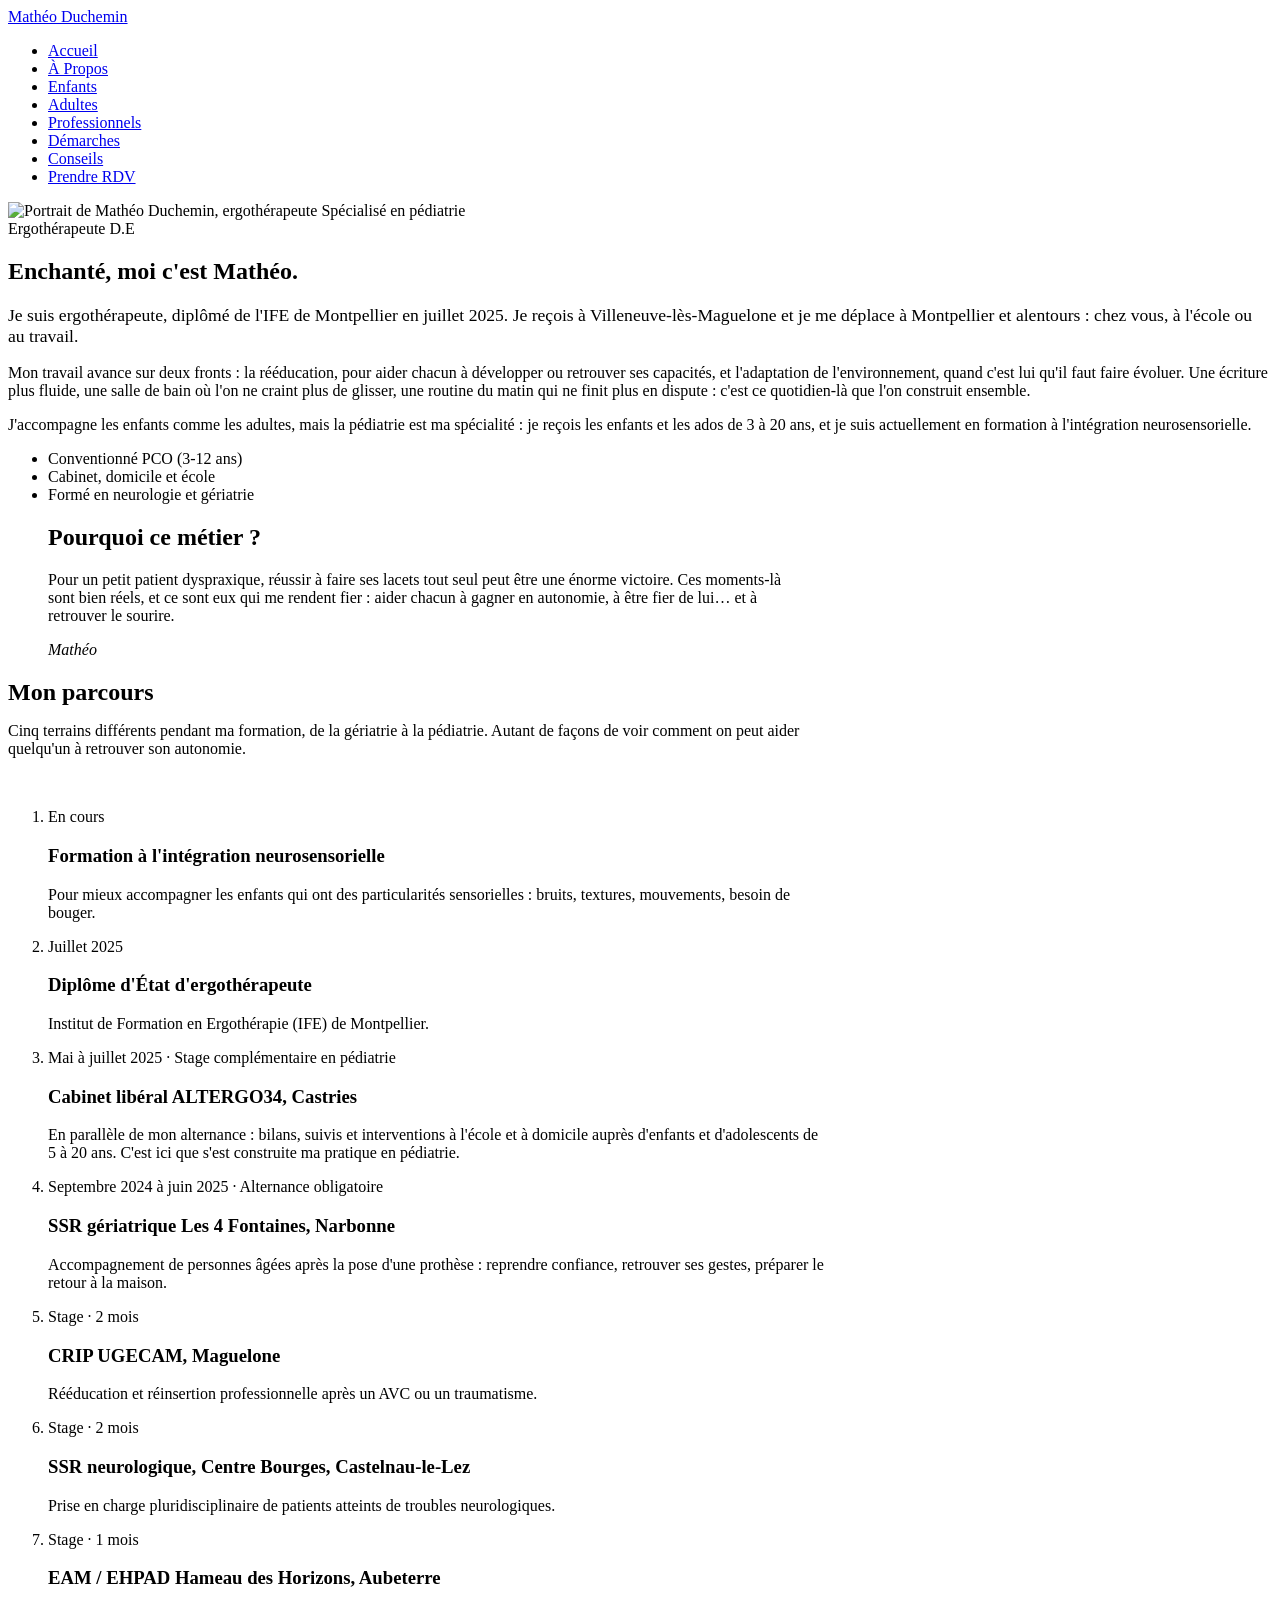
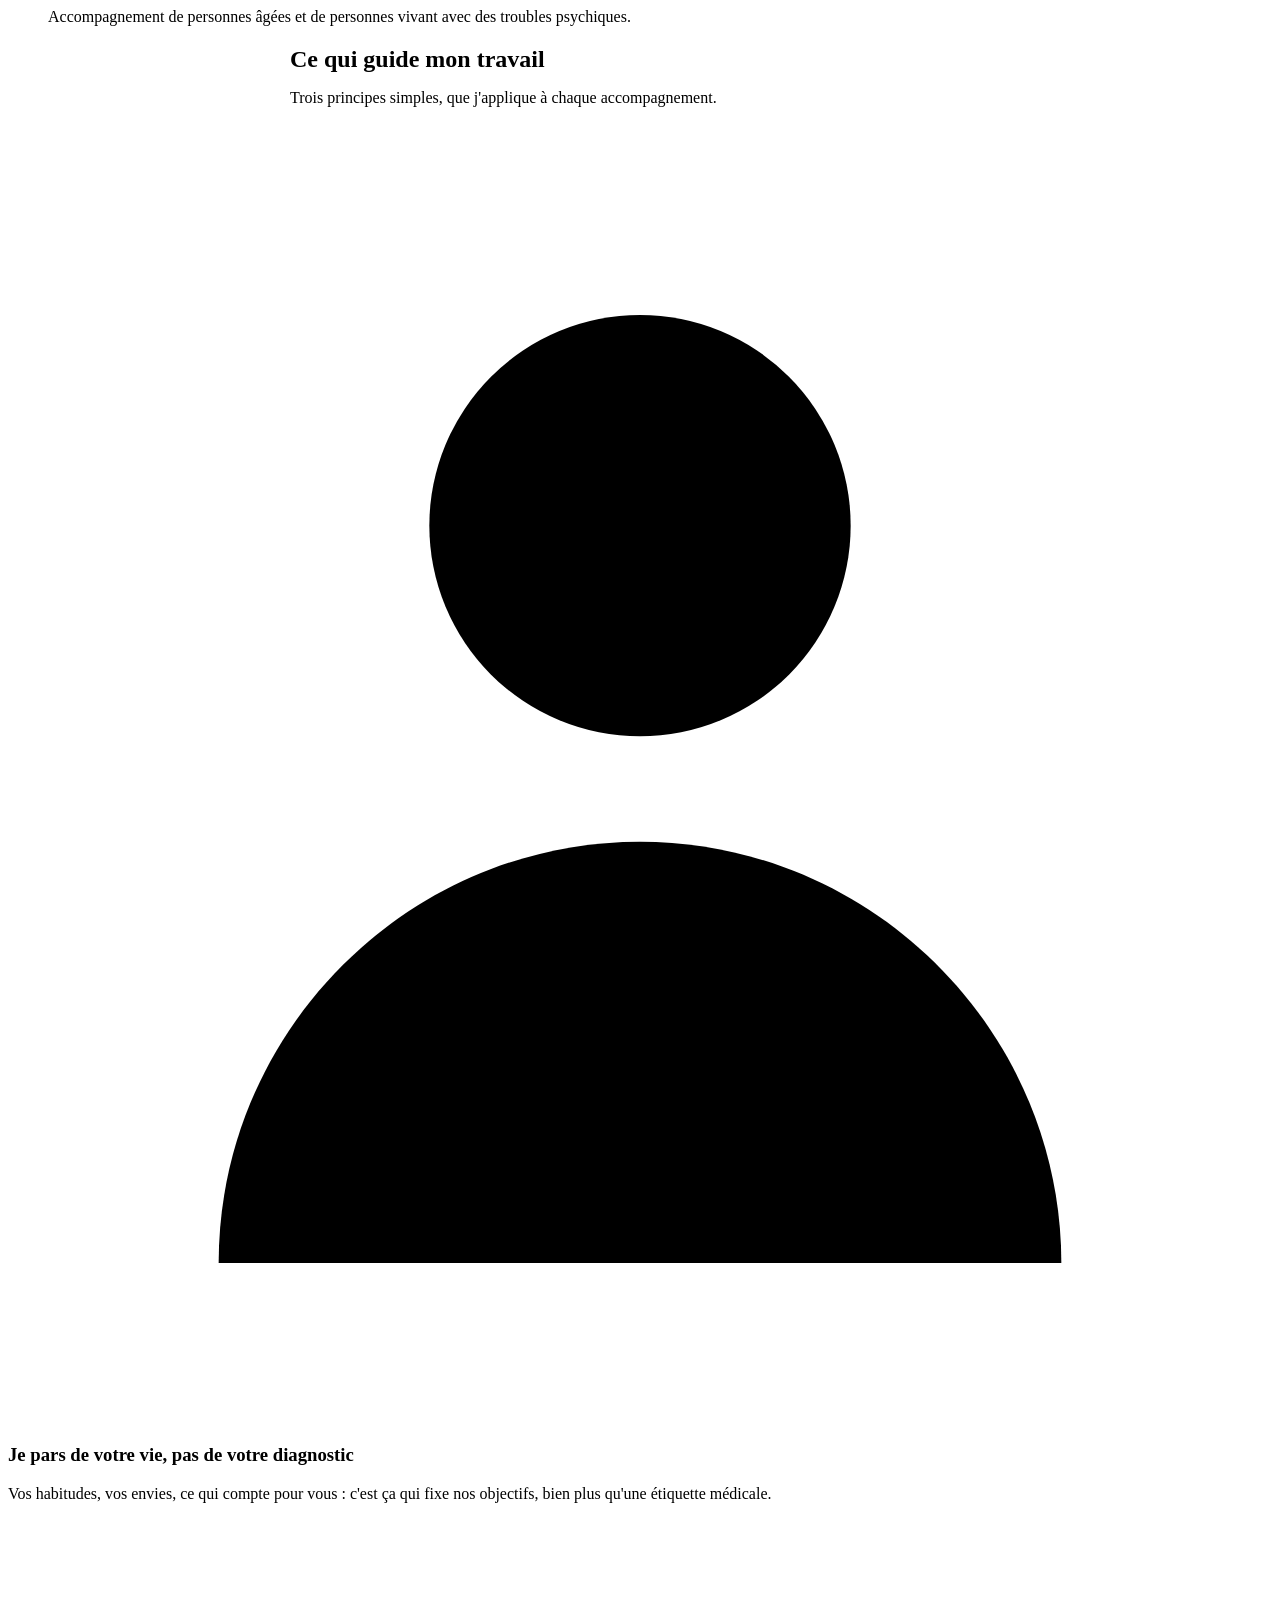
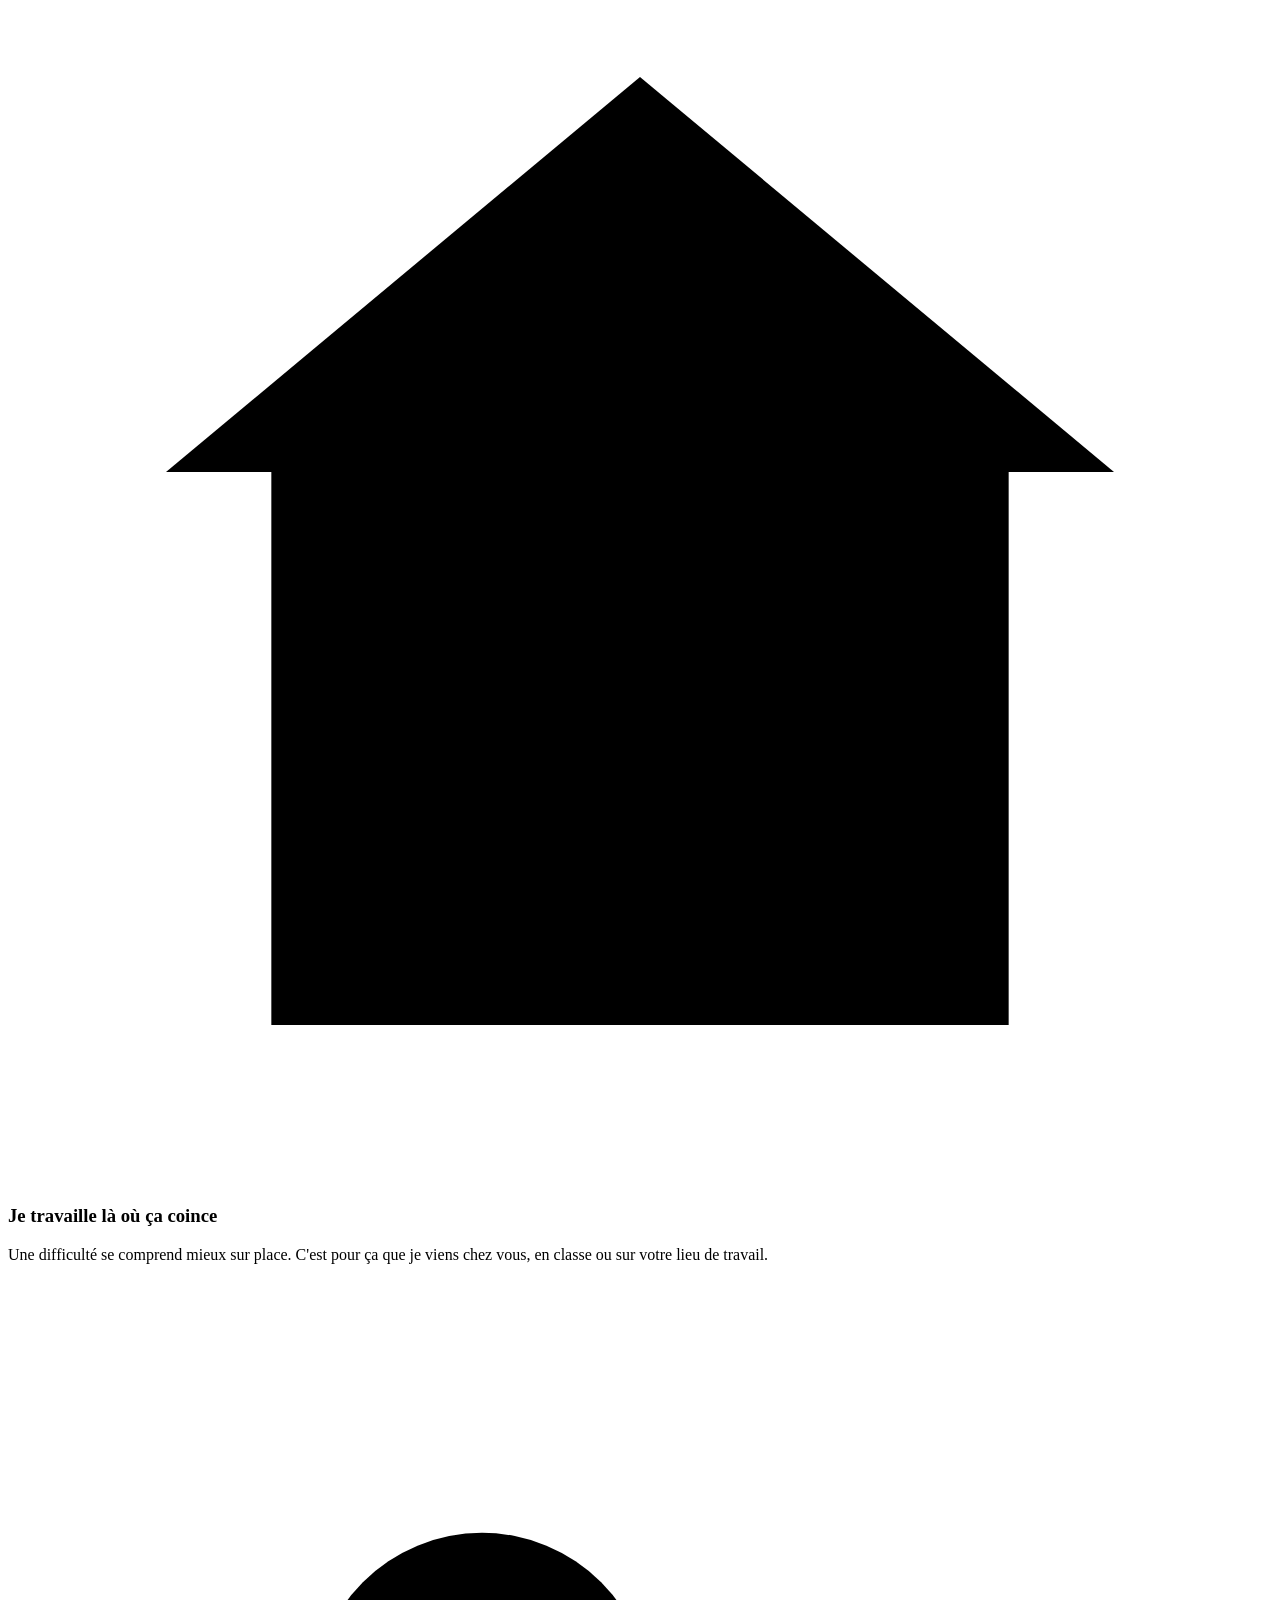
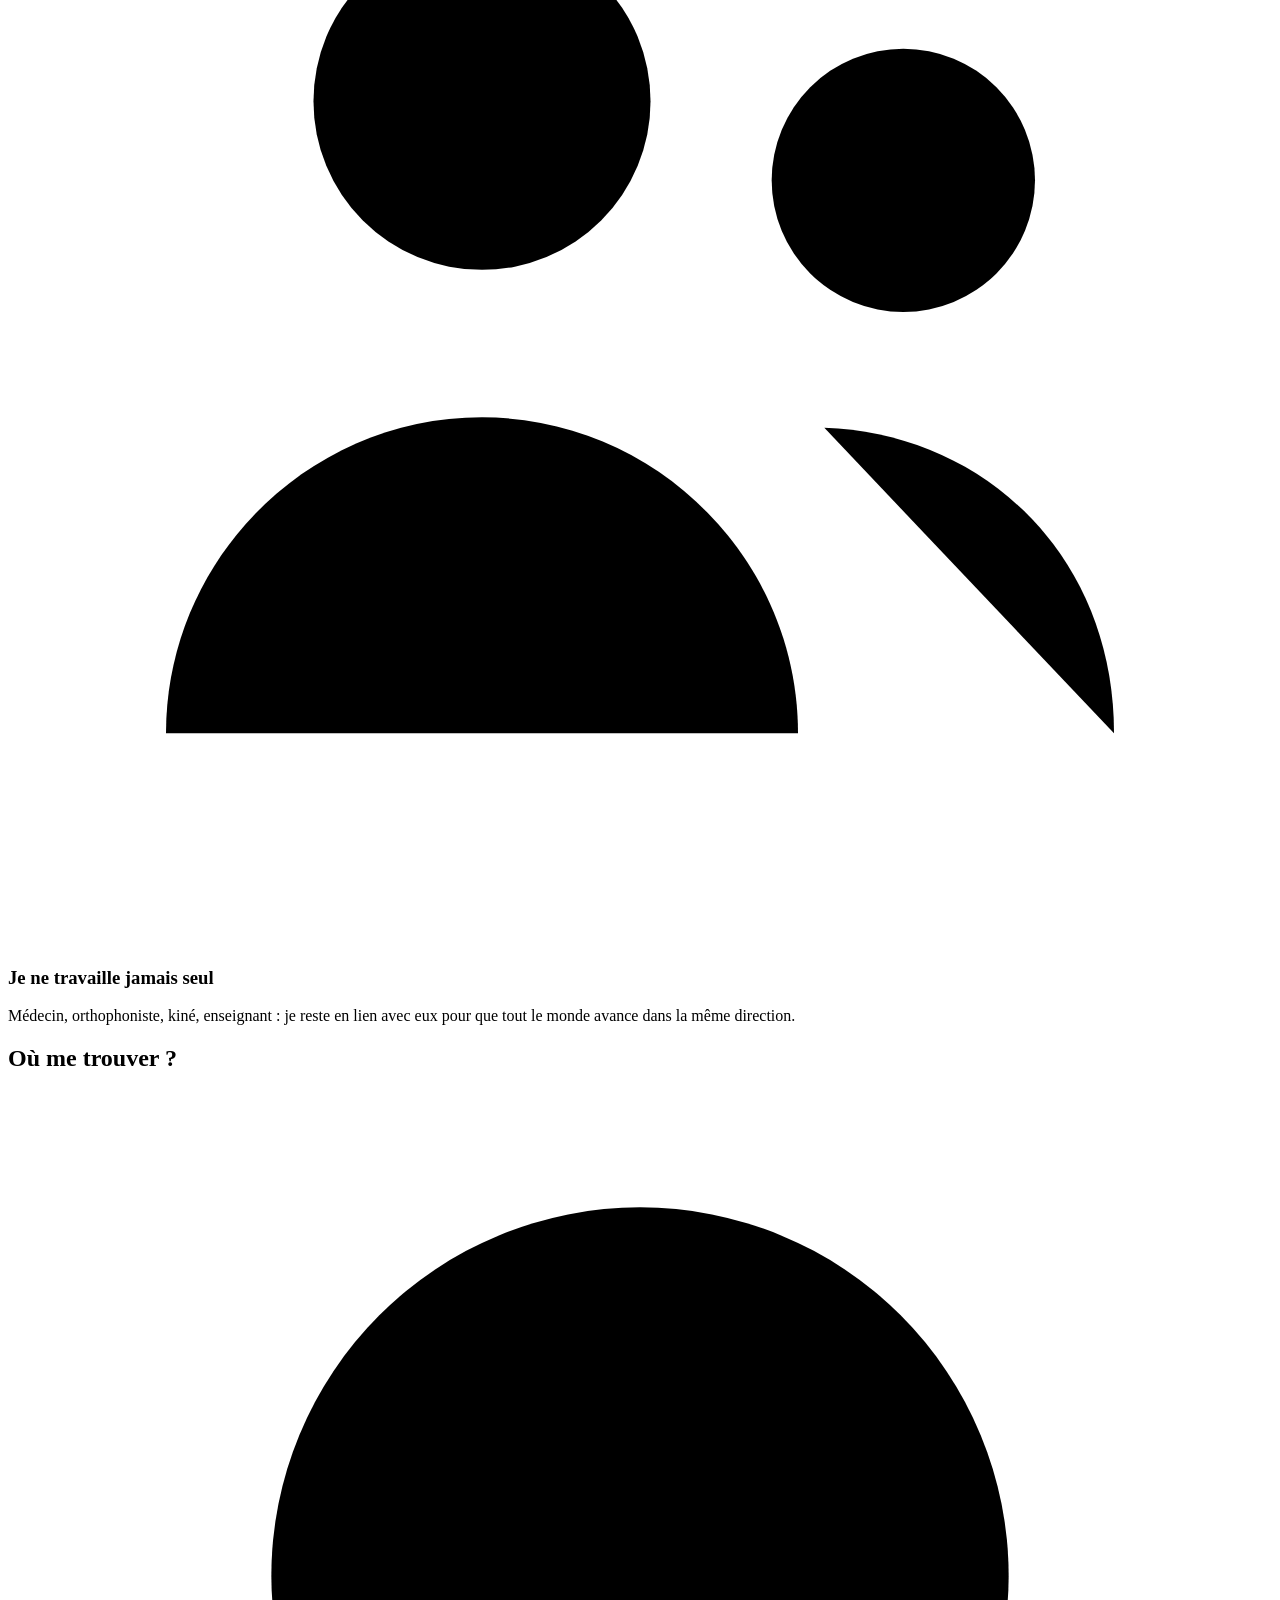
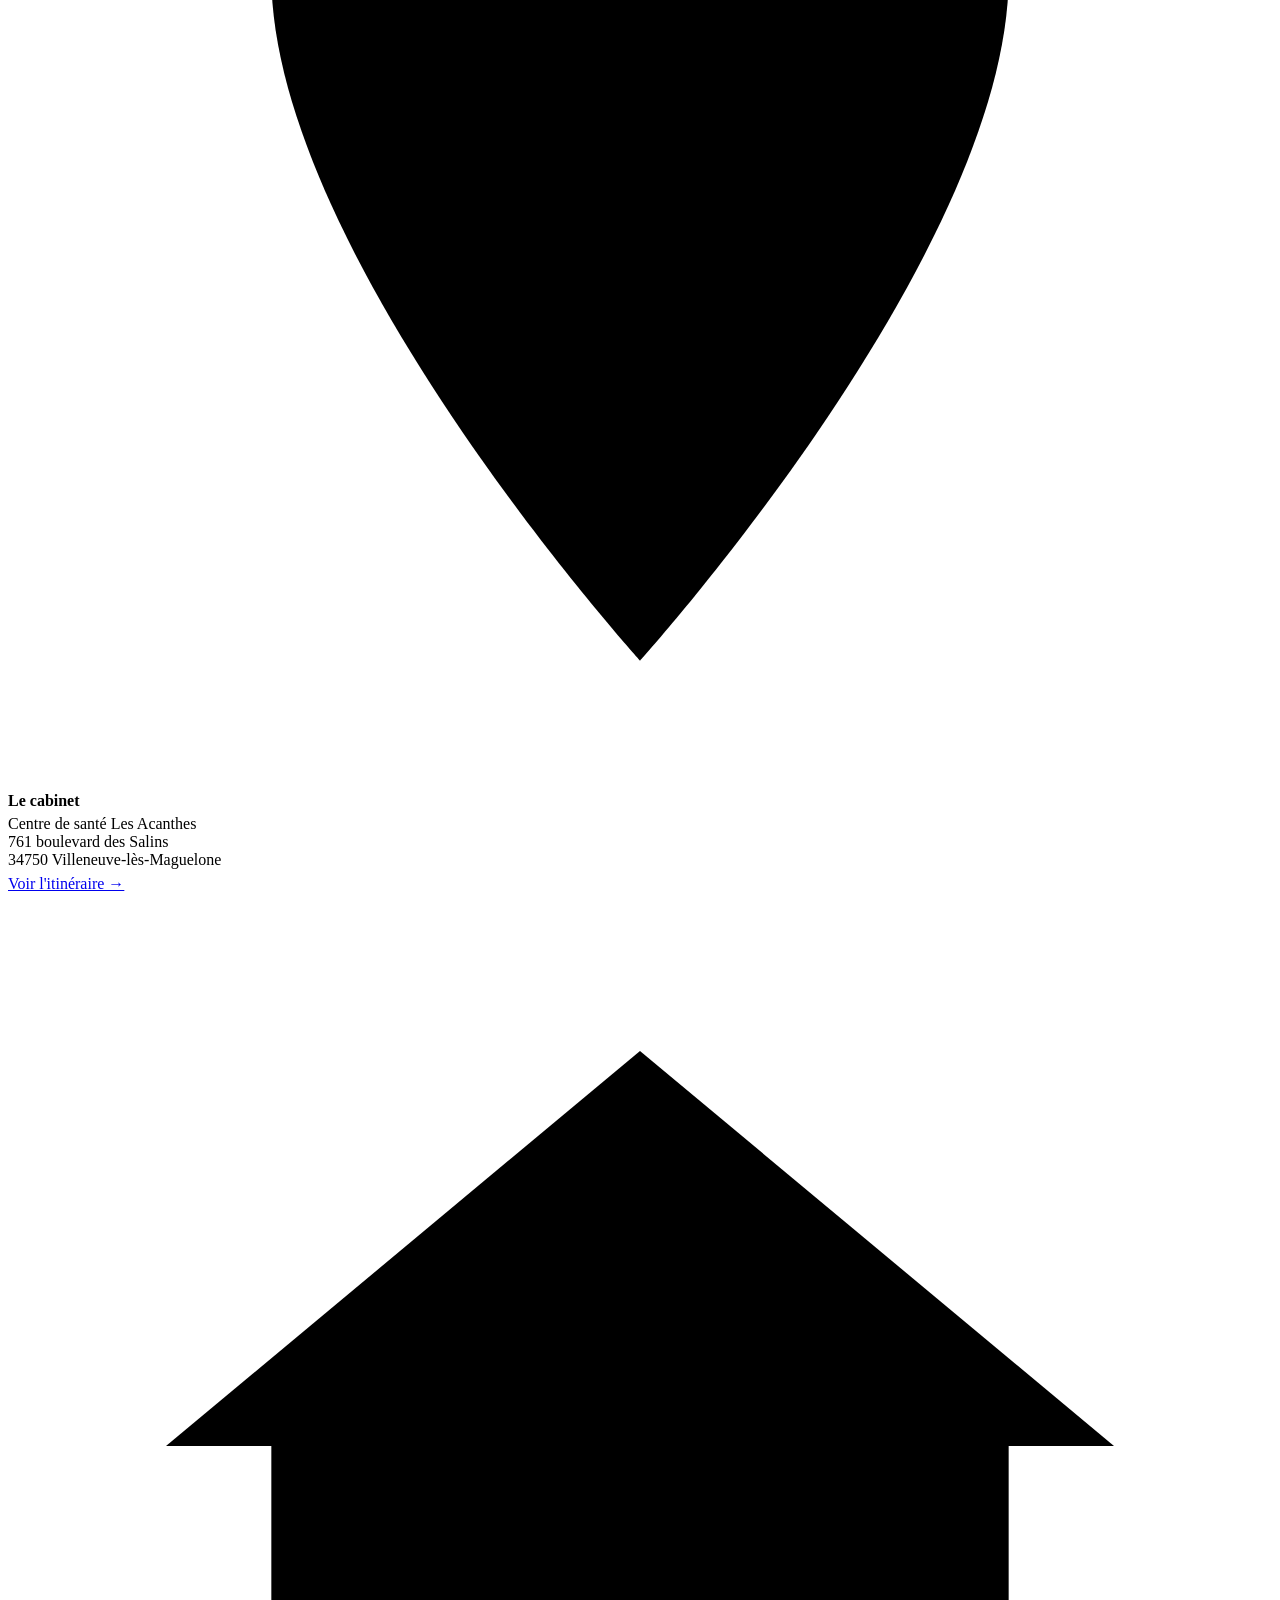
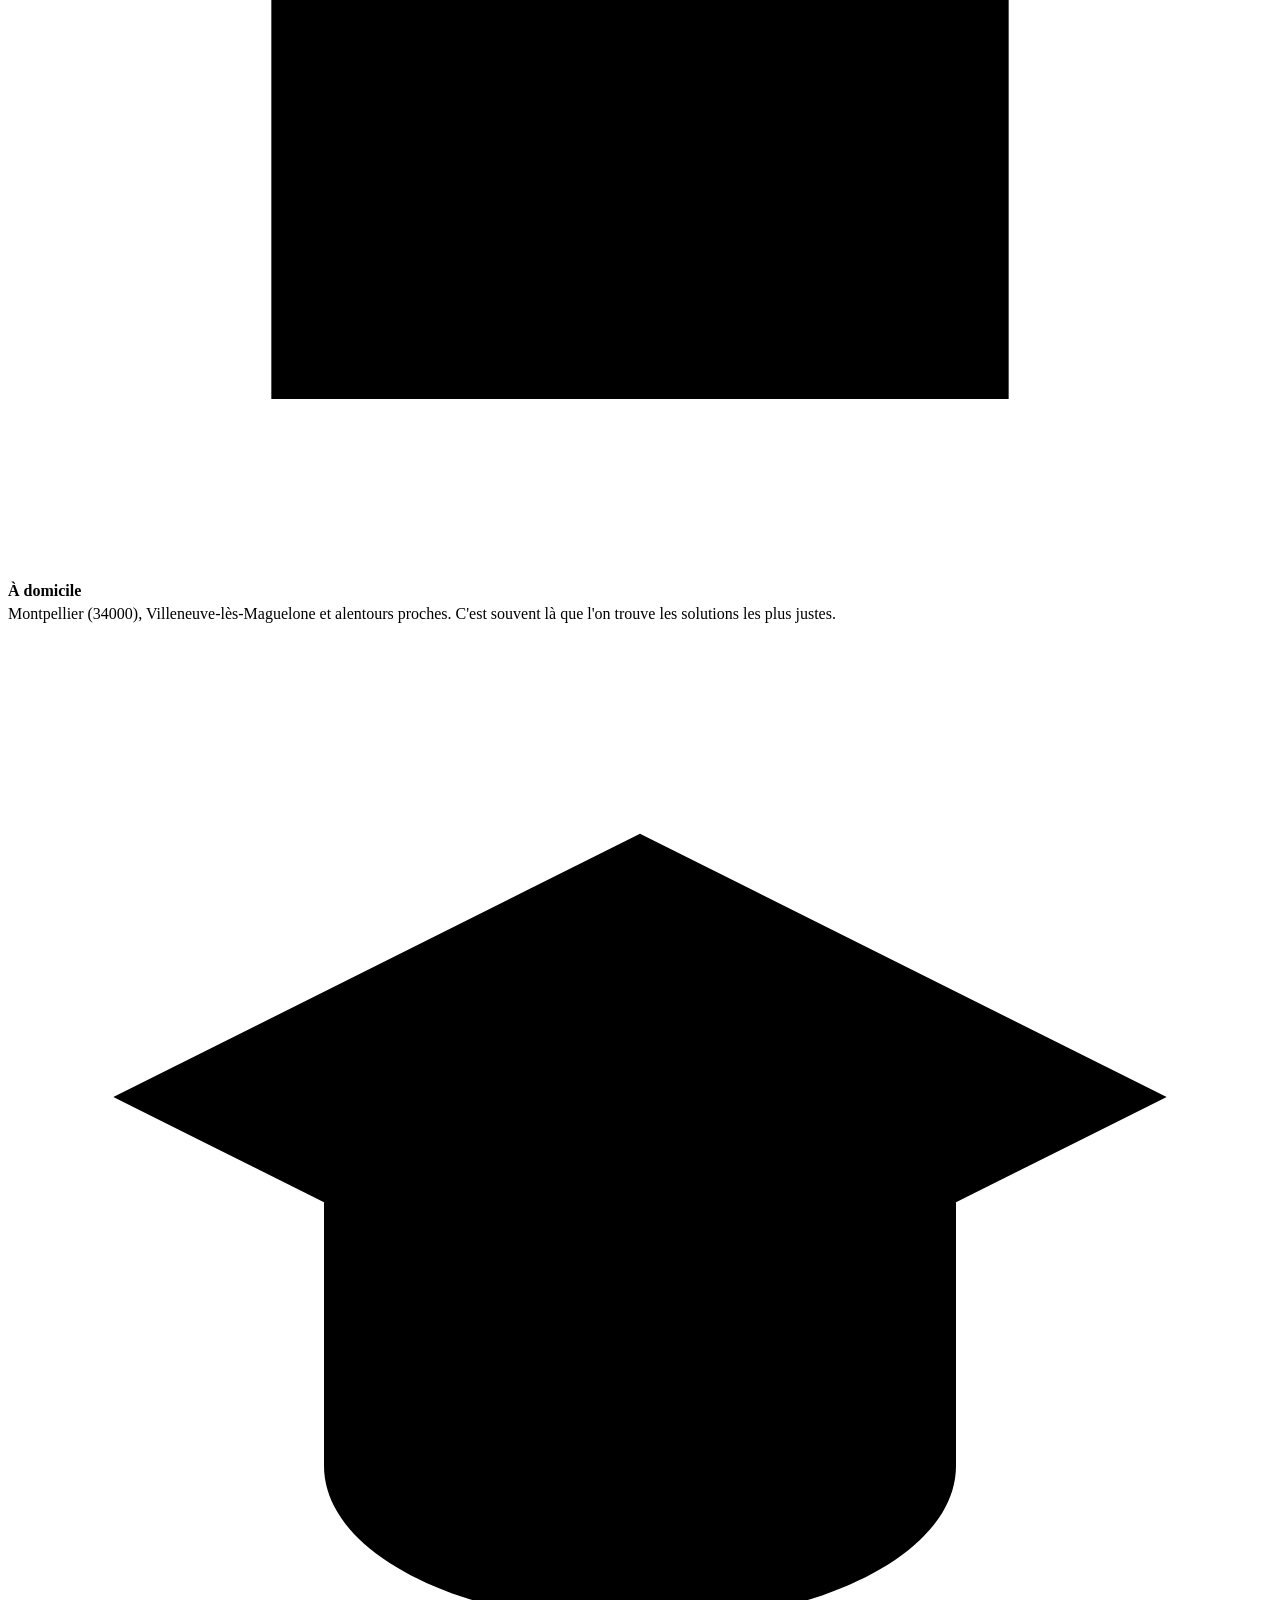
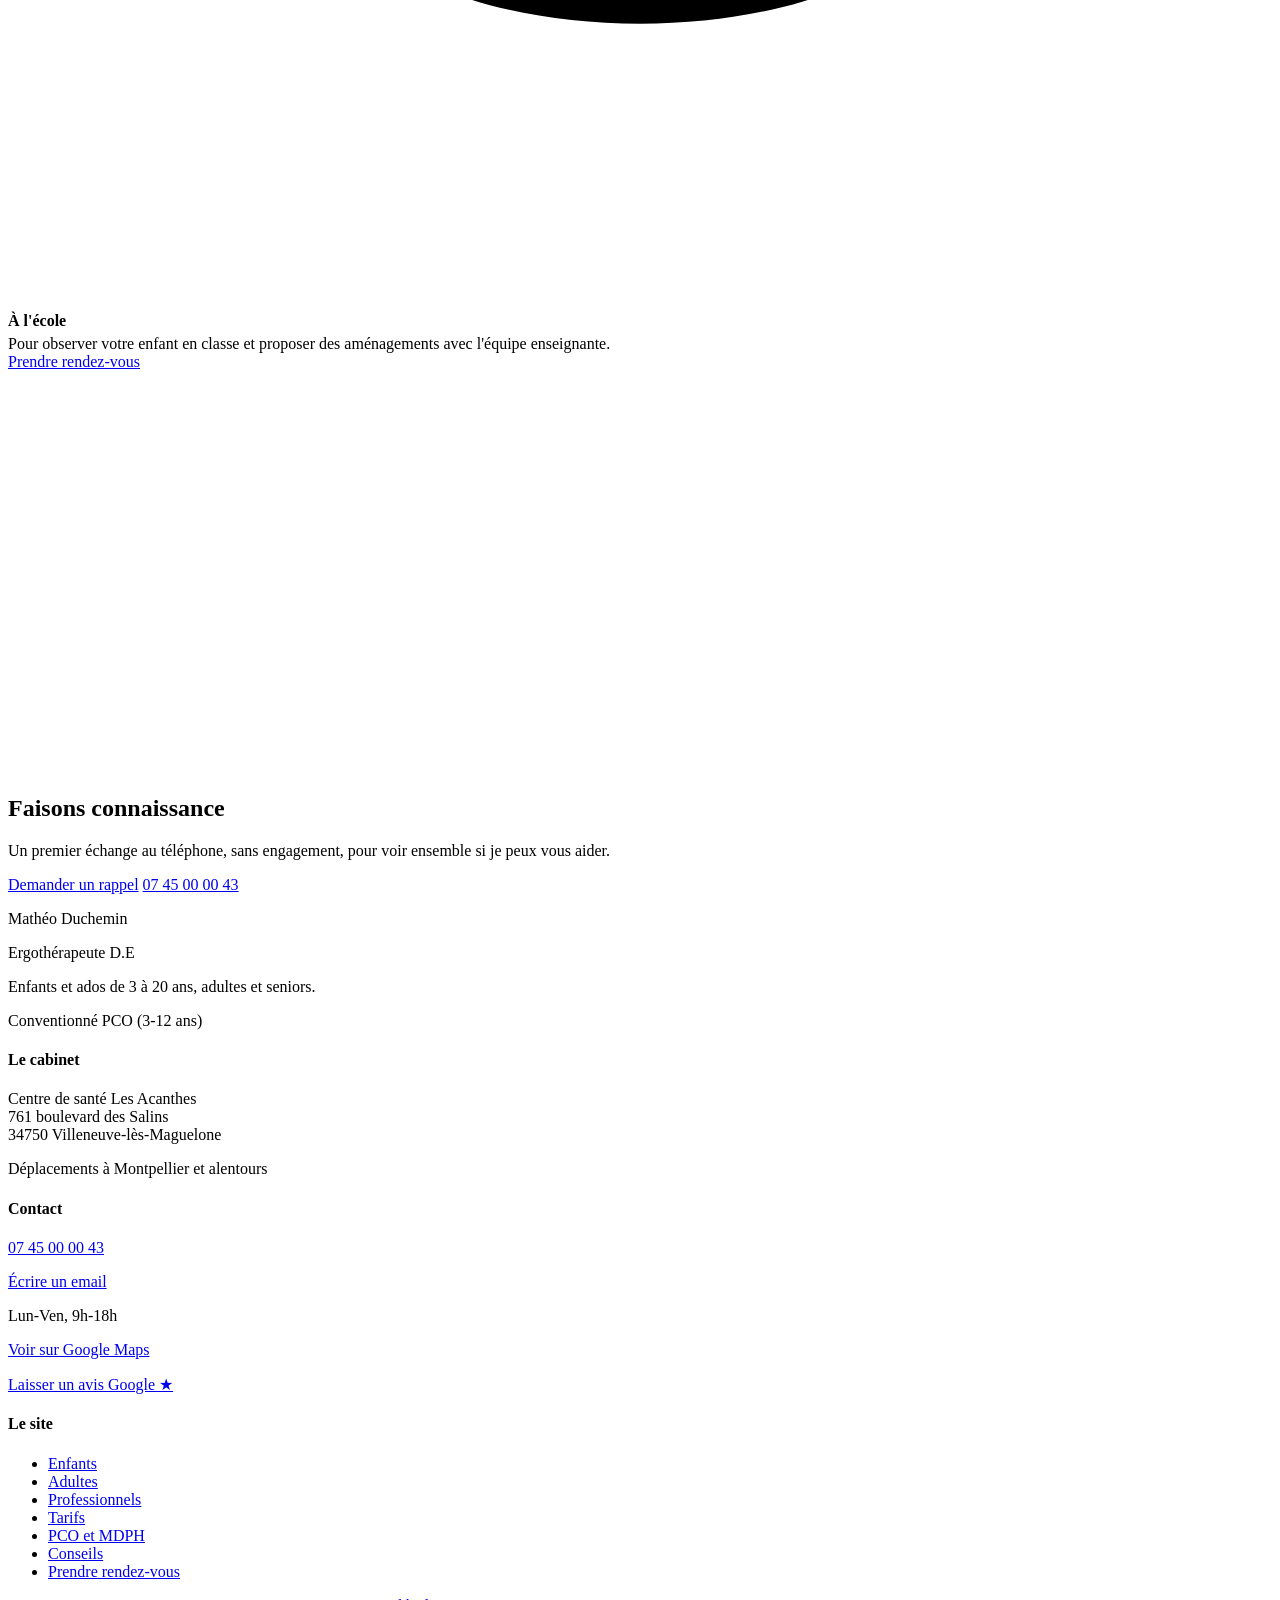
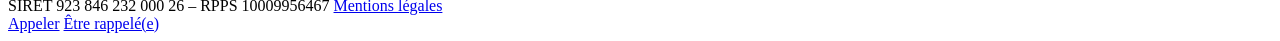
==== a-propos.html @ 23900467 "Liens Google : pointer vers la fiche gardée (avec avis) au lieu du doublon La fiche du lien précéden" ====
<!DOCTYPE html>
<html lang="fr">
<head>
    <meta charset="UTF-8">
    <meta name="viewport" content="width=device-width, initial-scale=1.0">
    <title>À propos | Mathéo Duchemin, ergothérapeute à Montpellier</title>
    <meta name="description" content="Mathéo Duchemin, ergothérapeute D.E diplômé de l'IFE de Montpellier, spécialisé en pédiatrie. Cabinet à Villeneuve-lès-Maguelone, interventions à domicile et à l'école.">
    <link rel="canonical" href="https://www.ergotherapie-montpellier.fr/a-propos.html">
    <meta name="robots" content="index, follow">
    <link rel="icon" href="favicon.ico" sizes="48x48">
    <link rel="icon" type="image/png" sizes="192x192" href="icon-192.png">
    <link rel="apple-touch-icon" href="apple-touch-icon.png">
    <link href="https://fonts.googleapis.com/css2?family=DM+Sans:wght@400;500;700&family=Fraunces:opsz,wght@9..144,600&display=swap" rel="stylesheet">
    <link rel="stylesheet" href="style.css">
    <style>
        .map-frame { width: 100%; height: 100%; min-height: 400px; border: none; border-radius: var(--radius-card); box-shadow: var(--shadow-soft); }
    </style>
</head>
<body>

    <nav class="navbar">
        <div class="container nav-container">
            <div class="brand"><a href="index.html">Mathéo Duchemin</a></div>
            <ul class="nav-menu">
                <li><a href="index.html" class="nav-link">Accueil</a></li>
                <li><a href="a-propos.html" class="nav-link active">À Propos</a></li>
                <li><a href="enfants.html" class="nav-link">Enfants</a></li>
                <li><a href="adultes.html" class="nav-link">Adultes</a></li>
                <li><a href="pros.html" class="nav-link">Professionnels</a></li>
                <li><a href="demarches.html" class="nav-link">Démarches</a></li>
                <li><a href="conseils.html" class="nav-link">Conseils</a></li>
                <li><a href="contact.html" class="btn btn-primary">Prendre RDV</a></li>
            </ul>
        </div>
    </nav>

    <section class="section-padding">
        <div class="container grid-2">
            <div>
                <div class="portrait-round">
                    <img src="matheo-portrait.jpg" alt="Portrait de Mathéo Duchemin, ergothérapeute" width="900" height="1200">
                    <span class="portrait-badge">Spécialisé en pédiatrie</span>
                </div>
            </div>
            <div>
                <span class="hero-tag">Ergothérapeute D.E</span>
                <h1>Enchanté, moi c'est Mathéo.</h1>
                <p style="font-size: 1.1rem; color: var(--color-text-main);">Je suis ergothérapeute, diplômé de l'IFE de Montpellier en juillet 2025. Je reçois à Villeneuve-lès-Maguelone et je me déplace à Montpellier et alentours : chez vous, à l'école ou au travail.</p>
                <p>Mon travail avance sur deux fronts : la rééducation, pour aider chacun à développer ou retrouver ses capacités, et l'adaptation de l'environnement, quand c'est lui qu'il faut faire évoluer. Une écriture plus fluide, une salle de bain où l'on ne craint plus de glisser, une routine du matin qui ne finit plus en dispute : c'est ce quotidien-là que l'on construit ensemble.</p>
                <p>J'accompagne les enfants comme les adultes, mais la pédiatrie est ma spécialité : je reçois les enfants et les ados de 3 à 20 ans, et je suis actuellement en formation à l'intégration neurosensorielle.</p>
                <ul class="hero-reassurance">
                    <li>Conventionné PCO (3-12 ans)</li>
                    <li>Cabinet, domicile et école</li>
                    <li>Formé en neurologie et gériatrie</li>
                </ul>
            </div>
        </div>
    </section>

    <section class="section-padding" style="padding-top: 0;">
        <div class="container" style="max-width: 820px;">
            <blockquote class="why-quote">
                <h2>Pourquoi ce métier ?</h2>
                <p>Pour un petit patient dyspraxique, réussir à faire ses lacets tout seul peut être une énorme victoire. Ces moments-là sont bien réels, et ce sont eux qui me rendent fier : aider chacun à gagner en autonomie, à être fier de lui… et à retrouver le sourire.</p>
                <cite>Mathéo</cite>
            </blockquote>
        </div>
    </section>

    <section class="section-padding bg-beige">
        <div class="container" style="max-width: 820px;">
            <div class="text-center" style="margin: 0 auto 50px auto;">
                <h2 style="margin-bottom: 1rem;">Mon parcours</h2>
                <p>Cinq terrains différents pendant ma formation, de la gériatrie à la pédiatrie. Autant de façons de voir comment on peut aider quelqu'un à retrouver son autonomie.</p>
            </div>
            <ol class="timeline">
                <li class="timeline-next">
                    <span class="timeline-date">En cours</span>
                    <h3>Formation à l'intégration neurosensorielle</h3>
                    <p>Pour mieux accompagner les enfants qui ont des particularités sensorielles : bruits, textures, mouvements, besoin de bouger.</p>
                </li>
                <li>
                    <span class="timeline-date">Juillet 2025</span>
                    <h3>Diplôme d'État d'ergothérapeute</h3>
                    <p>Institut de Formation en Ergothérapie (IFE) de Montpellier.</p>
                </li>
                <li>
                    <span class="timeline-date">Mai à juillet 2025 · Stage complémentaire en pédiatrie</span>
                    <h3>Cabinet libéral ALTERGO34, Castries</h3>
                    <p>En parallèle de mon alternance : bilans, suivis et interventions à l'école et à domicile auprès d'enfants et d'adolescents de 5 à 20 ans. C'est ici que s'est construite ma pratique en pédiatrie.</p>
                </li>
                <li>
                    <span class="timeline-date">Septembre 2024 à juin 2025 · Alternance obligatoire</span>
                    <h3>SSR gériatrique Les 4 Fontaines, Narbonne</h3>
                    <p>Accompagnement de personnes âgées après la pose d'une prothèse : reprendre confiance, retrouver ses gestes, préparer le retour à la maison.</p>
                </li>
                <li>
                    <span class="timeline-date">Stage · 2 mois</span>
                    <h3>CRIP UGECAM, Maguelone</h3>
                    <p>Rééducation et réinsertion professionnelle après un AVC ou un traumatisme.</p>
                </li>
                <li>
                    <span class="timeline-date">Stage · 2 mois</span>
                    <h3>SSR neurologique, Centre Bourges, Castelnau-le-Lez</h3>
                    <p>Prise en charge pluridisciplinaire de patients atteints de troubles neurologiques.</p>
                </li>
                <li>
                    <span class="timeline-date">Stage · 1 mois</span>
                    <h3>EAM / EHPAD Hameau des Horizons, Aubeterre</h3>
                    <p>Accompagnement de personnes âgées et de personnes vivant avec des troubles psychiques.</p>
                </li>
            </ol>
        </div>
    </section>

    <section class="section-padding">
        <div class="container">
            <div class="text-center" style="max-width: 700px; margin: 0 auto 50px auto;">
                <h2 style="margin-bottom: 1rem;">Ce qui guide mon travail</h2>
                <p>Trois principes simples, que j'applique à chaque accompagnement.</p>
            </div>
            <div class="grid-3">
                <div class="card">
                    <div class="card-icon" aria-hidden="true"><svg viewBox="0 0 24 24"><circle cx="12" cy="7" r="4"/><path d="M4 21c0-4.4 3.6-8 8-8s8 3.6 8 8"/></svg></div>
                    <h3>Je pars de votre vie, pas de votre diagnostic</h3>
                    <p>Vos habitudes, vos envies, ce qui compte pour vous : c'est ça qui fixe nos objectifs, bien plus qu'une étiquette médicale.</p>
                </div>
                <div class="card">
                    <div class="card-icon" aria-hidden="true"><svg viewBox="0 0 24 24"><path d="M3 10.5 12 3l9 7.5"/><path d="M5 9.5V21h14V9.5"/><path d="M10 21v-6h4v6"/></svg></div>
                    <h3>Je travaille là où ça coince</h3>
                    <p>Une difficulté se comprend mieux sur place. C'est pour ça que je viens chez vous, en classe ou sur votre lieu de travail.</p>
                </div>
                <div class="card">
                    <div class="card-icon" aria-hidden="true"><svg viewBox="0 0 24 24"><circle cx="9" cy="8" r="3.2"/><circle cx="17" cy="9.5" r="2.5"/><path d="M3 20c0-3.3 2.7-6 6-6s6 2.7 6 6"/><path d="M15.5 14.2c3 .1 5.5 2.4 5.5 5.8"/></svg></div>
                    <h3>Je ne travaille jamais seul</h3>
                    <p>Médecin, orthophoniste, kiné, enseignant : je reste en lien avec eux pour que tout le monde avance dans la même direction.</p>
                </div>
            </div>
        </div>
    </section>

    <section class="section-padding bg-beige">
        <div class="container">
            <div class="grid-2" style="align-items: stretch;">
                <div>
                    <h2 style="margin-bottom: 30px;">Où me trouver ?</h2>
                    <div class="location-item">
                        <div class="card-icon" aria-hidden="true"><svg viewBox="0 0 24 24"><path d="M12 22s7-7.75 7-13a7 7 0 0 0-14 0c0 5.25 7 13 7 13Z"/><circle cx="12" cy="9" r="2.5"/></svg></div>
                        <div>
                            <h4 style="margin-bottom: 5px;">Le cabinet</h4>
                            <p style="margin: 0;" class="text-muted">Centre de santé Les Acanthes<br>761 boulevard des Salins<br>34750 Villeneuve-lès-Maguelone</p>
                            <p style="margin: 6px 0 0;"><a class="card-link" href="https://www.google.com/maps/search/?api=1&query=Centre+de+sant%C3%A9+Les+Acanthes,+761+boulevard+des+Salins,+34750+Villeneuve-l%C3%A8s-Maguelone" target="_blank" rel="noopener">Voir l'itinéraire →</a></p>
                        </div>
                    </div>
                    <div class="location-item">
                        <div class="card-icon" aria-hidden="true"><svg viewBox="0 0 24 24"><path d="M3 10.5 12 3l9 7.5"/><path d="M5 9.5V21h14V9.5"/><path d="M10 21v-6h4v6"/></svg></div>
                        <div>
                            <h4 style="margin-bottom: 5px;">À domicile</h4>
                            <p style="margin: 0;" class="text-muted">Montpellier (34000), Villeneuve-lès-Maguelone et alentours proches. C'est souvent là que l'on trouve les solutions les plus justes.</p>
                        </div>
                    </div>
                    <div class="location-item">
                        <div class="card-icon" aria-hidden="true"><svg viewBox="0 0 24 24"><path d="M2 9l10-5 10 5-10 5Z"/><path d="M6 11v5c0 1.7 2.7 3 6 3s6-1.3 6-3v-5"/></svg></div>
                        <div>
                            <h4 style="margin-bottom: 5px;">À l'école</h4>
                            <p style="margin: 0;" class="text-muted">Pour observer votre enfant en classe et proposer des aménagements avec l'équipe enseignante.</p>
                        </div>
                    </div>
                    <div class="hero-actions">
                        <a href="contact.html" class="btn btn-primary">Prendre rendez-vous</a>
                    </div>
                </div>
                <div style="min-height: 400px;">
                    <iframe
                        src="https://www.google.com/maps?q=Centre+de+sant%C3%A9+Les+Acanthes,+761+boulevard+des+Salins,+34750+Villeneuve-l%C3%A8s-Maguelone&output=embed"
                        class="map-frame"
                        title="Plan d'accès au cabinet, Centre de santé Les Acanthes"
                        allowfullscreen=""
                        loading="lazy"
                        referrerpolicy="no-referrer-when-downgrade">
                    </iframe>
                </div>
            </div>
        </div>
    </section>

    <section class="section-padding">
        <div class="container">
            <div class="cta-final">
                <h2>Faisons connaissance</h2>
                <p>Un premier échange au téléphone, sans engagement, pour voir ensemble si je peux vous aider.</p>
                <div class="hero-actions">
                    <a href="contact.html" class="btn btn-light">Demander un rappel</a>
                    <a href="tel:+33745000043" class="btn btn-ghost">07 45 00 00 43</a>
                </div>
            </div>
        </div>
    </section>

    <footer class="site-footer">
        <div class="container footer-grid">
            <div>
                <p class="footer-brand">Mathéo Duchemin</p>
                <p>Ergothérapeute D.E</p>
                <p>Enfants et ados de 3 à 20 ans, adultes et seniors.</p>
                <p>Conventionné PCO (3-12 ans)</p>
            </div>
            <div>
                <h4>Le cabinet</h4>
                <p>Centre de santé Les Acanthes<br>761 boulevard des Salins<br>34750 Villeneuve-lès-Maguelone</p>
                <p>Déplacements à Montpellier et alentours</p>
            </div>
            <div>
                <h4>Contact</h4>
                <p><a href="tel:+33745000043">07 45 00 00 43</a></p>
                <p><a href="mailto:matheoduchemin.ergo@gmail.com">Écrire un email</a></p>
                <p>Lun-Ven, 9h-18h</p>
                <p><a href="https://maps.google.com/?cid=7769833148488688692" target="_blank" rel="noopener">Voir sur Google Maps</a></p>
                <p><a href="https://maps.google.com/?cid=7769833148488688692" target="_blank" rel="noopener">Laisser un avis Google ★</a></p>
            </div>
            <div>
                <h4>Le site</h4>
                <ul class="footer-links">
                    <li><a href="enfants.html">Enfants</a></li>
                    <li><a href="adultes.html">Adultes</a></li>
                    <li><a href="pros.html">Professionnels</a></li>
                    <li><a href="contact.html#tarifs">Tarifs</a></li>
                    <li><a href="demarches.html">PCO et MDPH</a></li>
                    <li><a href="conseils.html">Conseils</a></li>
                    <li><a href="contact.html">Prendre rendez-vous</a></li>
                </ul>
            </div>
        </div>
        <div class="container footer-bottom">
            <span>SIRET 923 846 232 000 26 – RPPS 10009956467</span>
            <a href="mentions.html">Mentions légales</a>
        </div>
    </footer>

    <div class="mobile-cta">
        <a href="tel:+33745000043" class="btn btn-primary">Appeler</a>
        <a href="contact.html" class="btn btn-outline">Être rappelé(e)</a>
    </div>

    <script src="site.js" defer></script>
</body>

</html>
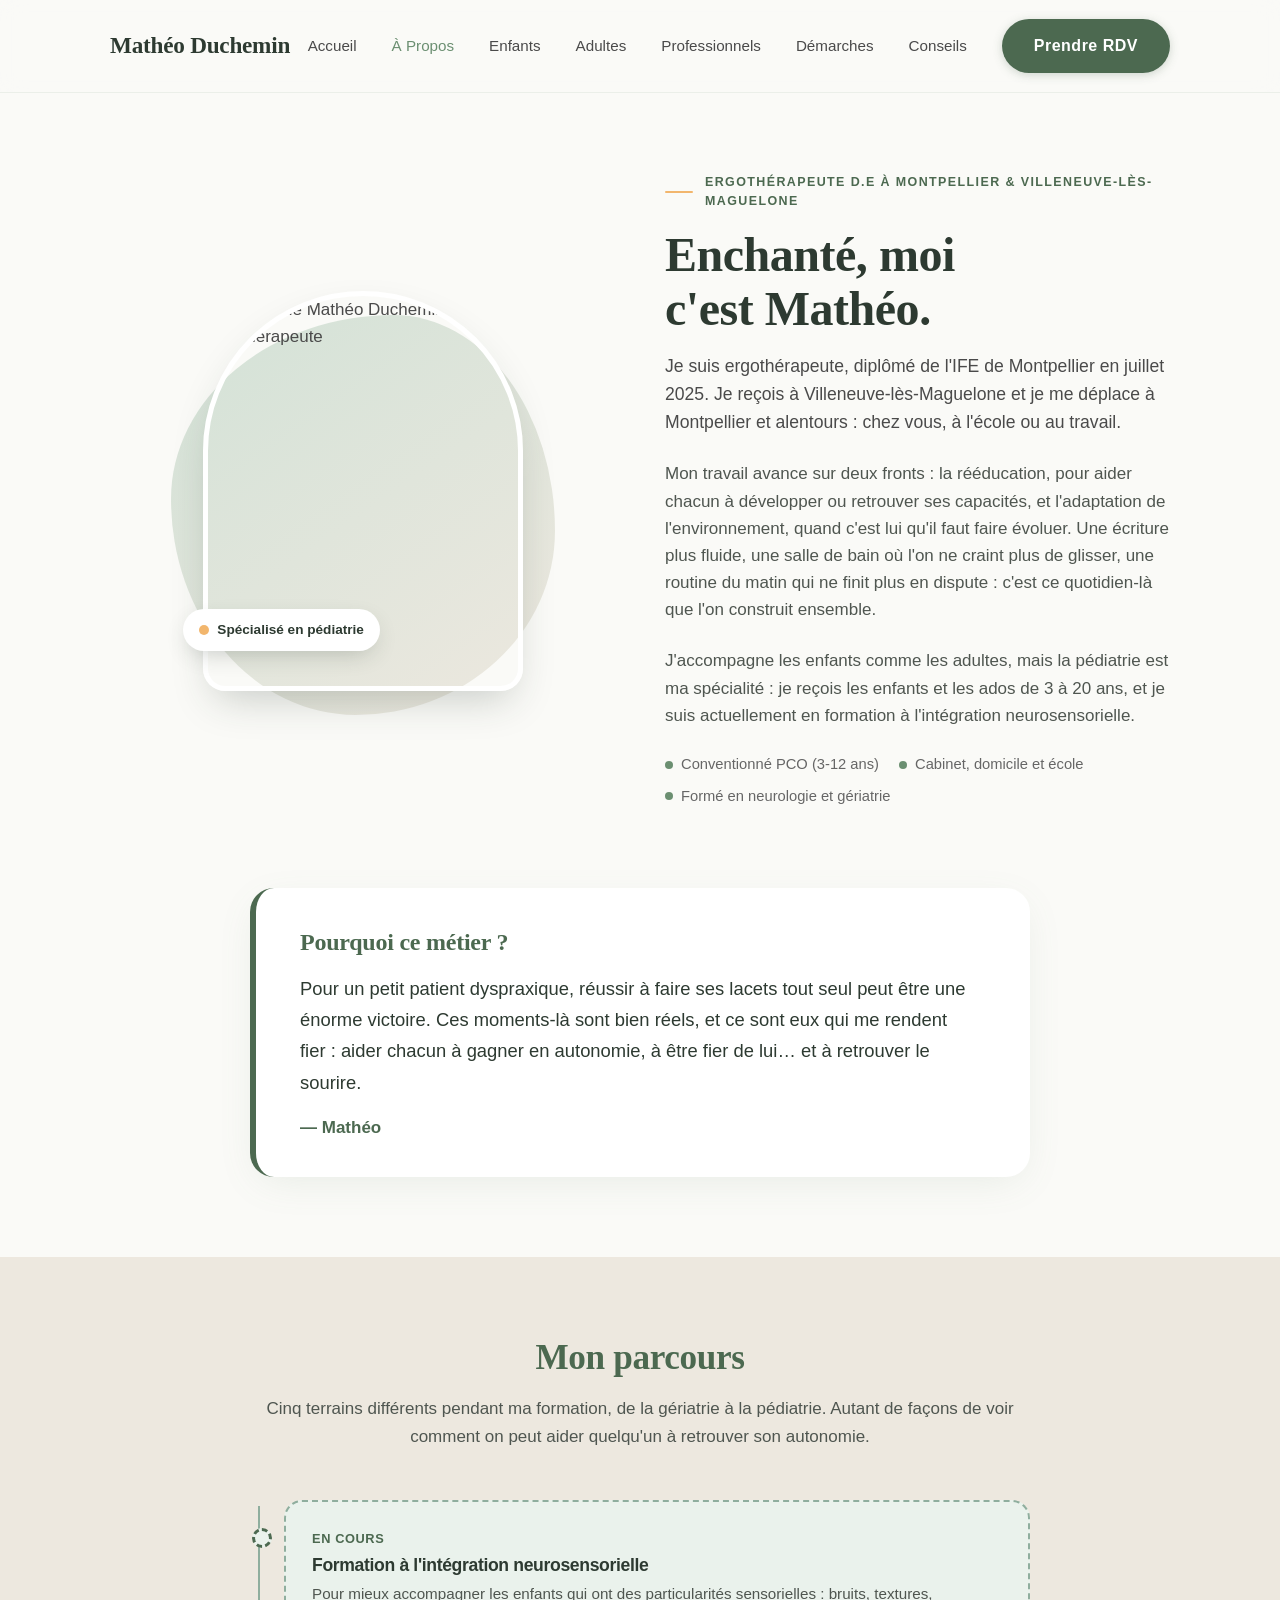
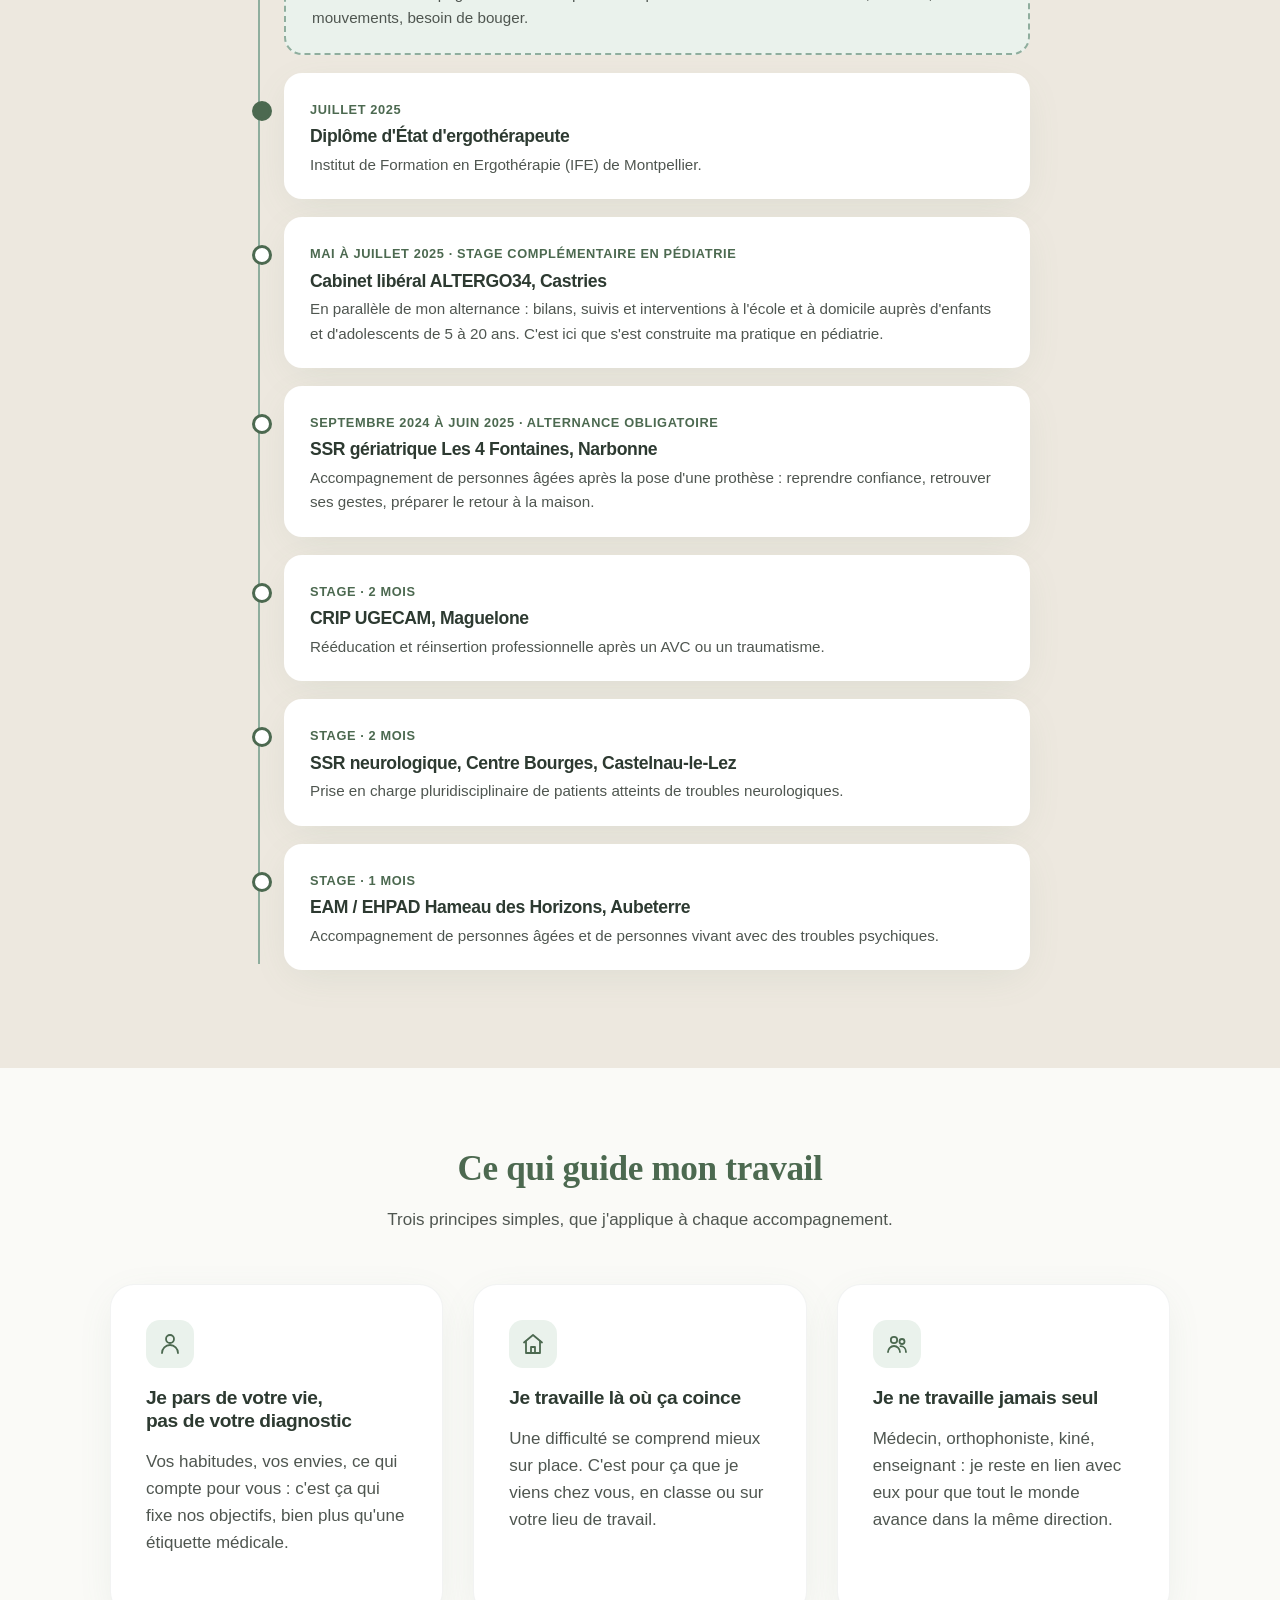
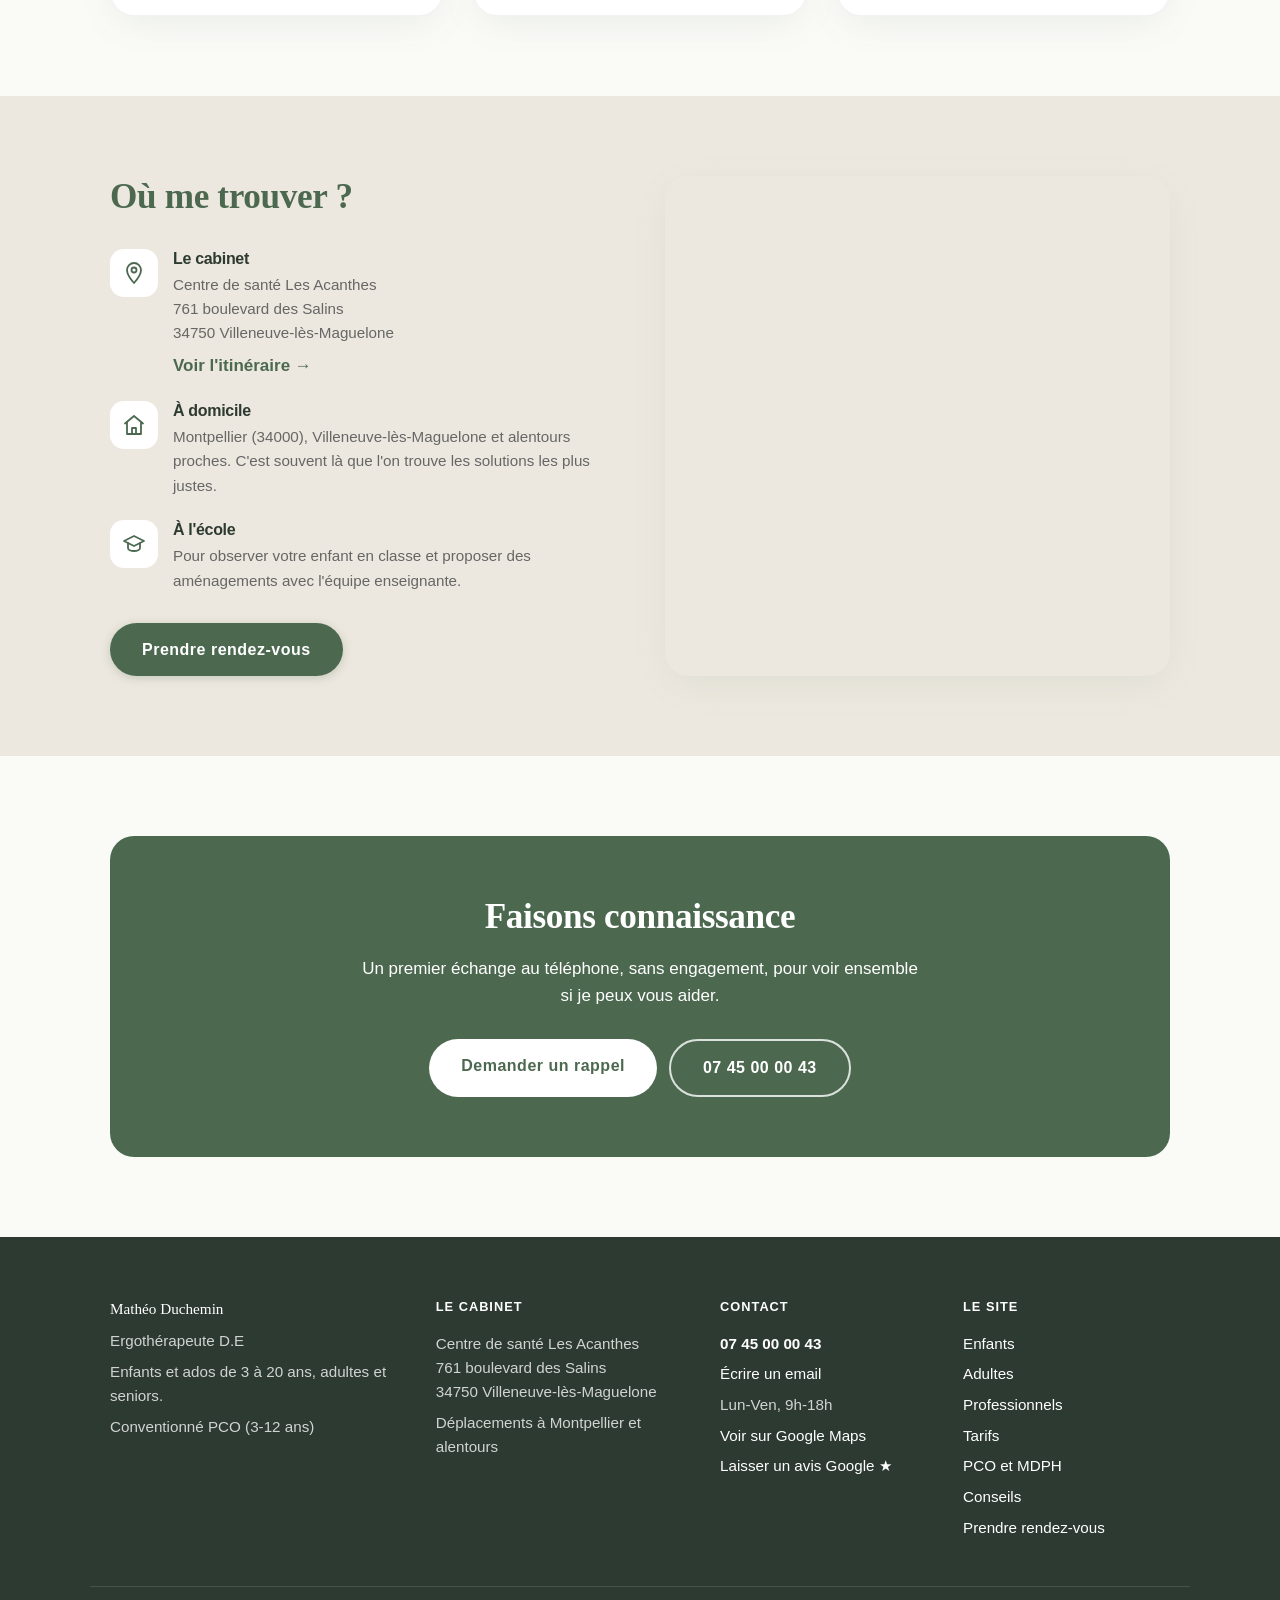
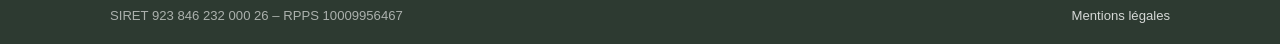
==== commit 87386963: "SEO technique : balises de partage, accessibilité, données structurées, sitemap - Balises Open Graph" ====
--- a/a-propos.html
+++ b/a-propos.html
@@ -6,6 +6,17 @@
     <title>À propos | Mathéo Duchemin, ergothérapeute à Montpellier</title>
     <meta name="description" content="Mathéo Duchemin, ergothérapeute D.E diplômé de l'IFE de Montpellier, spécialisé en pédiatrie. Cabinet à Villeneuve-lès-Maguelone, interventions à domicile et à l'école.">
     <link rel="canonical" href="https://www.ergotherapie-montpellier.fr/a-propos.html">
+    <meta property="og:type" content="website">
+    <meta property="og:locale" content="fr_FR">
+    <meta property="og:site_name" content="Mathéo Duchemin, ergothérapeute">
+    <meta property="og:title" content="À propos | Mathéo Duchemin, ergothérapeute à Montpellier">
+    <meta property="og:description" content="Mathéo Duchemin, ergothérapeute D.E diplômé de l'IFE de Montpellier, spécialisé en pédiatrie. Cabinet à Villeneuve-lès-Maguelone, interventions à domicile et à l'école.">
+    <meta property="og:url" content="https://www.ergotherapie-montpellier.fr/a-propos.html">
+    <meta property="og:image" content="https://www.ergotherapie-montpellier.fr/matheo-portrait.jpg">
+    <meta property="og:image:width" content="900">
+    <meta property="og:image:height" content="1200">
+    <meta property="og:image:alt" content="Portrait de Mathéo Duchemin, ergothérapeute">
+    <meta name="twitter:card" content="summary">
     <meta name="robots" content="index, follow">
     <link rel="icon" href="favicon.ico" sizes="48x48">
     <link rel="icon" type="image/png" sizes="192x192" href="icon-192.png">
@@ -15,6 +26,7 @@
     <style>
         .map-frame { width: 100%; height: 100%; min-height: 400px; border: none; border-radius: var(--radius-card); box-shadow: var(--shadow-soft); }
     </style>
+    <script type="application/ld+json">{"@context": "https://schema.org", "@type": "Person", "@id": "https://www.ergotherapie-montpellier.fr/a-propos.html#matheo", "name": "Mathéo Duchemin", "jobTitle": "Ergothérapeute D.E", "url": "https://www.ergotherapie-montpellier.fr/a-propos.html", "image": "https://www.ergotherapie-montpellier.fr/matheo-portrait.jpg", "telephone": "+33745000043", "email": "matheoduchemin.ergo@gmail.com", "alumniOf": {"@type": "EducationalOrganization", "name": "Institut de Formation en Ergothérapie de Montpellier"}, "hasCredential": {"@type": "EducationalOccupationalCredential", "credentialCategory": "Diplôme d'État d'ergothérapeute"}, "identifier": {"@type": "PropertyValue", "propertyID": "RPPS", "value": "10009956467"}, "worksFor": {"@type": "MedicalBusiness", "name": "Mathéo Duchemin - Ergothérapeute", "url": "https://www.ergotherapie-montpellier.fr/"}, "workLocation": {"@type": "Place", "name": "Centre de santé Les Acanthes", "address": {"@type": "PostalAddress", "streetAddress": "761 boulevard des Salins", "postalCode": "34750", "addressLocality": "Villeneuve-lès-Maguelone", "addressCountry": "FR"}}, "knowsLanguage": "fr"}</script>
 </head>
 <body>
 
@@ -34,6 +46,8 @@
         </div>
     </nav>
 
+    <main id="contenu">
+
     <section class="section-padding">
         <div class="container grid-2">
             <div>
@@ -43,7 +57,7 @@
                 </div>
             </div>
             <div>
-                <span class="hero-tag">Ergothérapeute D.E</span>
+                <span class="hero-tag">Ergothérapeute D.E à Montpellier & Villeneuve-lès-Maguelone</span>
                 <h1>Enchanté, moi c'est Mathéo.</h1>
                 <p style="font-size: 1.1rem; color: var(--color-text-main);">Je suis ergothérapeute, diplômé de l'IFE de Montpellier en juillet 2025. Je reçois à Villeneuve-lès-Maguelone et je me déplace à Montpellier et alentours : chez vous, à l'école ou au travail.</p>
                 <p>Mon travail avance sur deux fronts : la rééducation, pour aider chacun à développer ou retrouver ses capacités, et l'adaptation de l'environnement, quand c'est lui qu'il faut faire évoluer. Une écriture plus fluide, une salle de bain où l'on ne craint plus de glisser, une routine du matin qui ne finit plus en dispute : c'est ce quotidien-là que l'on construit ensemble.</p>
@@ -147,7 +161,7 @@
                     <div class="location-item">
                         <div class="card-icon" aria-hidden="true"><svg viewBox="0 0 24 24"><path d="M12 22s7-7.75 7-13a7 7 0 0 0-14 0c0 5.25 7 13 7 13Z"/><circle cx="12" cy="9" r="2.5"/></svg></div>
                         <div>
-                            <h4 style="margin-bottom: 5px;">Le cabinet</h4>
+                            <h3 style="margin-bottom: 5px; font-size: 1rem;">Le cabinet</h3>
                             <p style="margin: 0;" class="text-muted">Centre de santé Les Acanthes<br>761 boulevard des Salins<br>34750 Villeneuve-lès-Maguelone</p>
                             <p style="margin: 6px 0 0;"><a class="card-link" href="https://www.google.com/maps/search/?api=1&query=Centre+de+sant%C3%A9+Les+Acanthes,+761+boulevard+des+Salins,+34750+Villeneuve-l%C3%A8s-Maguelone" target="_blank" rel="noopener">Voir l'itinéraire →</a></p>
                         </div>
@@ -155,14 +169,14 @@
                     <div class="location-item">
                         <div class="card-icon" aria-hidden="true"><svg viewBox="0 0 24 24"><path d="M3 10.5 12 3l9 7.5"/><path d="M5 9.5V21h14V9.5"/><path d="M10 21v-6h4v6"/></svg></div>
                         <div>
-                            <h4 style="margin-bottom: 5px;">À domicile</h4>
+                            <h3 style="margin-bottom: 5px; font-size: 1rem;">À domicile</h3>
                             <p style="margin: 0;" class="text-muted">Montpellier (34000), Villeneuve-lès-Maguelone et alentours proches. C'est souvent là que l'on trouve les solutions les plus justes.</p>
                         </div>
                     </div>
                     <div class="location-item">
                         <div class="card-icon" aria-hidden="true"><svg viewBox="0 0 24 24"><path d="M2 9l10-5 10 5-10 5Z"/><path d="M6 11v5c0 1.7 2.7 3 6 3s6-1.3 6-3v-5"/></svg></div>
                         <div>
-                            <h4 style="margin-bottom: 5px;">À l'école</h4>
+                            <h3 style="margin-bottom: 5px; font-size: 1rem;">À l'école</h3>
                             <p style="margin: 0;" class="text-muted">Pour observer votre enfant en classe et proposer des aménagements avec l'équipe enseignante.</p>
                         </div>
                     </div>
@@ -197,6 +211,8 @@
         </div>
     </section>
 
+    </main>
+
     <footer class="site-footer">
         <div class="container footer-grid">
             <div>
@@ -206,12 +222,12 @@
                 <p>Conventionné PCO (3-12 ans)</p>
             </div>
             <div>
-                <h4>Le cabinet</h4>
+                <p class="footer-title">Le cabinet</p>
                 <p>Centre de santé Les Acanthes<br>761 boulevard des Salins<br>34750 Villeneuve-lès-Maguelone</p>
                 <p>Déplacements à Montpellier et alentours</p>
             </div>
             <div>
-                <h4>Contact</h4>
+                <p class="footer-title">Contact</p>
                 <p><a href="tel:+33745000043">07 45 00 00 43</a></p>
                 <p><a href="mailto:matheoduchemin.ergo@gmail.com">Écrire un email</a></p>
                 <p>Lun-Ven, 9h-18h</p>
@@ -219,7 +235,7 @@
                 <p><a href="https://maps.google.com/?cid=7769833148488688692" target="_blank" rel="noopener">Laisser un avis Google ★</a></p>
             </div>
             <div>
-                <h4>Le site</h4>
+                <p class="footer-title">Le site</p>
                 <ul class="footer-links">
                     <li><a href="enfants.html">Enfants</a></li>
                     <li><a href="adultes.html">Adultes</a></li>
--- a/style.css
+++ b/style.css
@@ -0,0 +1,734 @@
+/* -----------------------------------------------------------
+   STYLE.CSS - Version "Chaleur & Humain"
+   Design : Organique, Tactile, Accueillant
+----------------------------------------------------------- */
+
+:root {
+    /* --- PALETTE DE COULEURS --- */
+    /* Fond : Un blanc cassé chaud (type papier à lettre) */
+    --color-bg: #FAFAF7;
+    --color-bg-alt: #EDE8DF; /* Beige sable pour les alternances */
+    
+    /* Couleur Principale : Vert Sauge (Nature et Apaisement) */
+    --color-primary: #6B8F71;
+    --color-primary-dark: #4C6950;
+    --color-primary-light: #8FAE9E;
+    
+    /* Texte : Gris chaud (plus doux que le noir) */
+    --color-text-main: #4A4A4A;
+    --color-text-muted: #666666;
+    
+    /* --- OMBRES & PROFONDEUR --- */
+    /* Ombre teintée de vert pour un effet lumineux */
+    --shadow-soft: 0 10px 40px -10px rgba(107, 143, 113, 0.15);
+    /* Ombre plus marquée au survol */
+    --shadow-hover: 0 20px 40px -10px rgba(107, 143, 113, 0.25);
+    
+    /* --- FORMES --- */
+    --radius-card: 24px;      /* Coins très doux */
+    --radius-btn: 50px;       /* Boutons pilules */
+    --container-width: 1100px;
+    --font-main: 'DM Sans', sans-serif;
+}
+
+/* -----------------------------------------------------------
+   BASE & ATMOSPHÈRE
+----------------------------------------------------------- */
+* { margin: 0; padding: 0; box-sizing: border-box; }
+
+body {
+    background-color: var(--color-bg);
+    color: var(--color-text-main);
+    font-family: var(--font-main);
+    line-height: 1.6;
+    font-size: 17px;
+    
+    /* Texture subtile "Grain de papier" */
+    background-image: radial-gradient(#6B8F71 0.5px, transparent 0.5px), radial-gradient(#6B8F71 0.5px, var(--color-bg) 0.5px);
+    background-size: 20px 20px;
+    background-position: 0 0, 10px 10px;
+    /* Rend la texture très discrète */
+    background-blend-mode: multiply;
+}
+
+/* Images : Style "Cadre photo" organique */
+img {
+    max-width: 100%;
+    height: auto;
+    display: block;
+    border-radius: var(--radius-card);
+    transition: transform 0.5s ease;
+}
+
+/* Ajoute un petit bord blanc et une ombre aux images principales */
+header img, .grid-2 img {
+    border: 4px solid white;
+    box-shadow: 10px 10px 0px var(--color-bg-alt), 0 10px 30px rgba(0,0,0,0.05);
+}
+
+/* --- AJUSTEMENT PARFAIT DE LA PHOTO D'ACCUEIL --- */
+.grid-2 img {
+    width: 100%;
+    max-width: 330px;      /* Légèrement réduit pour un alignement parfait avec le texte */
+    height: auto;
+    margin: 0 auto;
+    object-fit: contain;
+}
+
+/* Petit mouvement sympa au survol de l'image */
+header img:hover, .grid-2 img:hover {
+    transform: scale(1.02) rotate(1deg);
+}
+
+a { text-decoration: none; color: inherit; transition: all 0.3s ease; }
+ul { list-style: none; }
+
+/* -----------------------------------------------------------
+   LAYOUT
+----------------------------------------------------------- */
+.container {
+    max-width: var(--container-width);
+    margin: 0 auto;
+    padding: 0 20px;
+}
+
+.section-padding { padding: 80px 0; }
+.bg-beige { background-color: var(--color-bg-alt); }
+.bg-white { background-color: rgba(255, 255, 255, 0.8); } /* Légère transparence */
+
+.grid-2 { display: grid; grid-template-columns: 1fr 1fr; gap: 50px; align-items: center; }
+.grid-3 { display: grid; grid-template-columns: repeat(auto-fit, minmax(300px, 1fr)); gap: 30px; }
+
+/* -----------------------------------------------------------
+   TYPOGRAPHIE
+----------------------------------------------------------- */
+h1, h2, h3, h4 {
+    color: #2D3A31; /* Vert très foncé presque noir */
+    font-weight: 700;
+    line-height: 1.2;
+    margin-bottom: 1rem;
+    letter-spacing: -0.02em; /* Rapproche les lettres pour moderniser */
+}
+
+h1 { font-size: 2.8rem; }
+h2 { font-size: 2rem; margin-bottom: 2rem; color: var(--color-primary); }
+p { margin-bottom: 1.5rem; color: #555; }
+
+.text-center { text-align: center; }
+.text-muted { color: var(--color-text-muted); font-size: 0.95rem; }
+
+/* Tag décoratif (ex: "Ergothérapeute") */
+.hero-tag {
+    display: inline-block;
+    background: white;
+    color: var(--color-primary-dark);
+    border: 1px solid var(--color-primary-light);
+    padding: 8px 18px;
+    border-radius: 20px;
+    font-size: 0.85rem;
+    font-weight: 600;
+    margin-bottom: 20px;
+    text-transform: uppercase;
+    letter-spacing: 1px;
+    box-shadow: 0 4px 10px rgba(107, 143, 113, 0.1);
+}
+
+/* -----------------------------------------------------------
+   NAVIGATION (Glassmorphism)
+----------------------------------------------------------- */
+.navbar {
+    background: rgba(250, 250, 247, 0.85); /* Fond semi-transparent */
+    backdrop-filter: blur(12px);          /* Effet de flou derrière */
+    -webkit-backdrop-filter: blur(12px);
+    padding: 1.2rem 0;
+    position: sticky;
+    top: 0;
+    z-index: 1000;
+    border-bottom: 1px solid rgba(107, 143, 113, 0.1);
+}
+
+.nav-container {
+    display: flex;
+    justify-content: space-between;
+    align-items: center;
+}
+
+.brand a {
+    font-size: 1.5rem;
+    font-weight: 700;
+    color: var(--color-primary);
+    letter-spacing: -0.5px;
+}
+
+.nav-menu { display: flex; gap: 35px; align-items: center; }
+.nav-link { font-weight: 500; color: var(--color-text-main); font-size: 0.95rem; }
+.nav-link:hover, .nav-link.active { color: var(--color-primary); }
+
+/* -----------------------------------------------------------
+   COMPOSANTS : BOUTONS & CARTES
+----------------------------------------------------------- */
+
+/* Boutons avec dégradé subtil */
+.btn {
+    display: inline-block;
+    padding: 14px 32px;
+    border-radius: var(--radius-btn);
+    font-weight: 600;
+    cursor: pointer;
+    border: none;
+    font-size: 1rem;
+    letter-spacing: 0.5px;
+    transition: all 0.3s cubic-bezier(0.175, 0.885, 0.32, 1.275);
+}
+
+.btn-primary {
+    /* Vert plus foncé : texte blanc lisible (contraste conforme WCAG AA) */
+    background: linear-gradient(135deg, var(--color-primary-dark) 0%, #4C6950 100%);
+    color: white;
+    box-shadow: 0 4px 15px rgba(107, 143, 113, 0.3);
+}
+
+.btn-primary:hover {
+    transform: translateY(-3px);
+    box-shadow: 0 8px 25px rgba(107, 143, 113, 0.4);
+}
+
+.btn-outline {
+    background: transparent;
+    border: 2px solid var(--color-primary);
+    color: var(--color-primary-dark);
+}
+
+.btn-outline:hover {
+    background: var(--color-primary);
+    color: white;
+    transform: translateY(-3px);
+}
+
+/* Cartes interactives */
+.card {
+    background: white;
+    padding: 35px;
+    border-radius: var(--radius-card);
+    box-shadow: var(--shadow-soft);
+    border: 1px solid rgba(0,0,0,0.02);
+    display: flex;
+    flex-direction: column;
+    position: relative;
+    overflow: hidden;
+    transition: all 0.4s ease;
+}
+
+/* Barre décorative en haut de la carte */
+.card::before {
+    content: '';
+    position: absolute;
+    top: 0; left: 0; width: 100%; height: 4px;
+    background: linear-gradient(90deg, var(--color-bg-alt), var(--color-primary));
+    opacity: 0.5;
+    transition: opacity 0.3s;
+}
+
+.card:hover {
+    transform: translateY(-8px); /* La carte monte */
+    box-shadow: var(--shadow-hover);
+    border-color: rgba(107, 143, 113, 0.2);
+}
+
+.card:hover::before { opacity: 1; }
+
+/* -----------------------------------------------------------
+   SPÉCIFIQUE : ÉTAPES NUMÉROTÉES (Pour Enfants/Adultes)
+----------------------------------------------------------- */
+/* Transforme les ronds de couleur unis en anneaux élégants */
+div[style*="background: var(--color-primary)"] {
+    background: white !important;
+    color: var(--color-primary) !important;
+    border: 2px solid var(--color-primary);
+    box-shadow: 0 4px 10px rgba(107, 143, 113, 0.15);
+    font-weight: bold;
+    font-size: 1.2rem;
+}
+
+/* -----------------------------------------------------------
+   FORMULAIRE
+----------------------------------------------------------- */
+.form-group { margin-bottom: 25px; }
+.form-label { display: block; margin-bottom: 10px; font-weight: 600; color: var(--color-text-main); }
+.form-input {
+    width: 100%;
+    padding: 16px;
+    border: 1px solid #e0e0e0;
+    border-radius: 16px;
+    background: #FAFAF9; /* Gris très très clair */
+    font-family: inherit;
+    font-size: 1rem;
+    transition: all 0.3s;
+}
+
+.form-input:focus {
+    outline: none;
+    background: white;
+    border-color: var(--color-primary);
+    box-shadow: 0 0 0 4px rgba(107, 143, 113, 0.1);
+}
+
+/* -----------------------------------------------------------
+   FOOTER
+----------------------------------------------------------- */
+footer {
+    background: white;
+    padding: 60px 0;
+    border-top: 1px solid rgba(0,0,0,0.05);
+    text-align: center;
+    color: var(--color-text-muted);
+}
+
+/* -----------------------------------------------------------
+   MOBILE RESPONSIVE
+----------------------------------------------------------- */
+@media (max-width: 768px) {
+    .grid-2 { grid-template-columns: 1fr; gap: 30px; }
+    
+    .nav-container { flex-direction: column; gap: 15px; }
+    .nav-menu { 
+        gap: 15px; 
+        flex-wrap: wrap; 
+        justify-content: center;
+        background: rgba(255,255,255,0.5);
+        padding: 10px;
+        border-radius: 15px;
+    }
+    
+    h1 { font-size: 2.2rem; }
+    .container { padding: 0 25px; }
+}
+
+/* -----------------------------------------------------------
+   REFONTE ÉTAPES 1-2 : FORMULAIRE, TARIFS, ACCUEIL, MOBILE
+----------------------------------------------------------- */
+
+/* Formulaire */
+.form-row { display: grid; grid-template-columns: 1fr 1fr; gap: 20px; }
+.req { color: #B3261E; margin-left: 2px; }
+.form-hint { display: block; margin-top: 6px; font-size: .85rem; color: var(--color-text-muted); }
+.form-error { display: block; min-height: 1.2em; margin-top: 4px; font-size: .85rem; color: #B3261E; }
+.form-input.is-invalid { border-color: #B3261E; background: #FFF7F6; }
+.form-input.is-invalid:focus { box-shadow: 0 0 0 4px rgba(179, 38, 30, .12); }
+.form-note { margin: 14px 0 0; font-size: .85rem; color: var(--color-text-muted); }
+.form-note a { text-decoration: underline; }
+.form-status { margin: 16px 0 0; border-radius: 12px; font-weight: 600; }
+.form-status.is-success { padding: 14px 16px; background: #EAF2EC; color: var(--color-primary-dark); }
+.form-status.is-error { padding: 14px 16px; background: #FDECEA; color: #B3261E; }
+.btn:disabled { opacity: .6; cursor: wait; transform: none; }
+.contact-info-side a { color: white; text-decoration: underline; text-underline-offset: 3px; }
+.link-strong { color: var(--color-primary-dark); font-weight: 700; white-space: nowrap; }
+
+/* Tarifs */
+.price-grid { display: grid; grid-template-columns: repeat(auto-fit, minmax(260px, 1fr)); gap: 24px; }
+.price-card {
+    background: white;
+    border-radius: var(--radius-card);
+    box-shadow: var(--shadow-soft);
+    padding: 32px;
+    display: flex;
+    flex-direction: column;
+    text-align: center;
+}
+.price-label { margin-bottom: .25rem; font-weight: 700; color: #2D3A31; font-size: 1.05rem; }
+.price-amount { margin-bottom: 1rem; font-size: 2.6rem; font-weight: 700; color: var(--color-primary-dark); line-height: 1.1; }
+.price-amount-text { font-size: 2rem; padding: .3rem 0; }
+.price-detail { font-size: .95rem; color: var(--color-text-muted); flex-grow: 1; }
+.price-card .btn { align-self: center; }
+
+/* FAQ sur 2 colonnes */
+.grid-faq { display: grid; grid-template-columns: repeat(auto-fit, minmax(300px, 1fr)); gap: 30px; }
+
+/* Accueil */
+.hero-actions { display: flex; flex-wrap: wrap; gap: 12px; margin-top: 30px; }
+.hero-reassurance { display: flex; flex-wrap: wrap; gap: 8px 20px; margin-top: 22px; padding: 0; }
+.hero-reassurance li { display: flex; align-items: center; gap: 8px; font-size: .92rem; color: var(--color-text-muted); }
+.hero-reassurance li::before { content: ''; width: 8px; height: 8px; border-radius: 50%; background: var(--color-primary); flex-shrink: 0; }
+.card-icon {
+    width: 48px; height: 48px;
+    border-radius: 14px;
+    background: #EAF2EC;
+    display: flex; align-items: center; justify-content: center;
+    margin-bottom: 18px;
+}
+.card-icon svg { width: 24px; height: 24px; stroke: var(--color-primary-dark); fill: none; stroke-width: 1.8; stroke-linecap: round; stroke-linejoin: round; }
+.card-link { margin-top: auto; color: var(--color-primary-dark); font-weight: 600; }
+.card-link:hover { color: #2D3A31; }
+.steps { display: grid; grid-template-columns: repeat(auto-fit, minmax(240px, 1fr)); gap: 30px; counter-reset: etape; }
+.step { position: relative; padding-top: 64px; }
+.step::before {
+    counter-increment: etape;
+    content: counter(etape);
+    position: absolute; top: 0; left: 0;
+    width: 46px; height: 46px; border-radius: 50%;
+    border: 2px solid var(--color-primary);
+    color: var(--color-primary-dark);
+    background: white;
+    display: flex; align-items: center; justify-content: center;
+    font-weight: 700; font-size: 1.2rem;
+}
+.step h3 { font-size: 1.2rem; margin-bottom: .5rem; }
+.cta-final {
+    background: var(--color-primary-dark);
+    border-radius: var(--radius-card);
+    padding: 60px 40px;
+    text-align: center;
+    color: white;
+}
+.cta-final h2 { color: white; margin-bottom: 1rem; }
+.cta-final p { color: #fff; max-width: 560px; margin: 0 auto 28px; }
+.cta-final .btn-light { background: white; color: var(--color-primary-dark); }
+.cta-final .btn-ghost { border: 2px solid rgba(255,255,255,.8); color: white; background: transparent; }
+.cta-final .btn-light:hover, .cta-final .btn-ghost:hover { transform: translateY(-3px); }
+.cta-final .hero-actions { justify-content: center; }
+footer a[href^="tel:"] { color: var(--color-primary-dark); font-weight: 600; }
+
+/* Barre d'appel fixe sur mobile */
+.mobile-cta { display: none; }
+@media (max-width: 768px) {
+    .form-row { grid-template-columns: 1fr; gap: 0; }
+    .form-row .form-group { margin-bottom: 25px; }
+    .hero-actions .btn { flex: 1 1 auto; text-align: center; }
+    .cta-final { padding: 40px 24px; }
+    body { padding-bottom: 84px; }
+    .mobile-cta {
+        display: flex; gap: 10px;
+        position: fixed; left: 0; right: 0; bottom: 0; z-index: 1001;
+        padding: 12px 16px calc(12px + env(safe-area-inset-bottom));
+        background: rgba(250, 250, 247, .96);
+        border-top: 1px solid rgba(107, 143, 113, .2);
+        box-shadow: 0 -6px 20px rgba(0,0,0,.06);
+    }
+    .mobile-cta .btn { flex: 1; text-align: center; padding: 12px 10px; }
+    .mobile-cta .btn-outline { background: white; }
+}
+
+@media (prefers-reduced-motion: reduce) {
+    *, *::before, *::after { transition: none !important; scroll-behavior: auto !important; }
+}
+
+/* -----------------------------------------------------------
+   REFONTE ÉTAPE 3 : À PROPOS, ENFANTS, ADULTES, PRO
+----------------------------------------------------------- */
+.card h3 { font-size: 1.2rem; }
+.card-tags { font-size: .82rem; font-weight: 600; letter-spacing: .3px; color: var(--color-primary-dark); margin-bottom: .75rem; }
+.card-offer {
+    margin-top: auto;
+    padding-top: 15px;
+    border-top: 1px solid #eee;
+    font-size: .95rem;
+    color: var(--color-text-muted);
+}
+.card-offer strong { color: #2D3A31; }
+
+/* Portrait rond (À propos) */
+.portrait-round { position: relative; width: 340px; max-width: 100%; aspect-ratio: 1; margin: 0 auto; }
+.portrait-round::after {
+    content: ''; position: absolute; inset: 0;
+    transform: translate(18px, 18px);
+    border-radius: 50%; border: 2px solid var(--color-primary-light); z-index: 0;
+}
+.grid-2 .portrait-round img {
+    position: relative; z-index: 1;
+    width: 100%; height: 100%; max-width: none;
+    object-fit: cover; object-position: center 25%;
+    border-radius: 50%;
+}
+
+/* Frise du parcours */
+.timeline { position: relative; padding-left: 34px; list-style: none; }
+.timeline::before { content: ''; position: absolute; left: 8px; top: 6px; bottom: 6px; width: 2px; background: var(--color-primary-light); }
+.timeline li { position: relative; background: white; border-radius: 18px; padding: 22px 26px; margin-bottom: 18px; box-shadow: var(--shadow-soft); }
+.timeline li::before {
+    content: ''; position: absolute; left: -32px; top: 28px;
+    width: 14px; height: 14px; border-radius: 50%;
+    background: white; border: 3px solid var(--color-primary-dark);
+}
+.timeline li:first-child::before { background: var(--color-primary-dark); }
+.timeline h3 { font-size: 1.1rem; margin-bottom: .35rem; }
+.timeline p { margin: 0; font-size: .95rem; }
+.timeline-date { display: inline-block; font-size: .8rem; font-weight: 700; color: var(--color-primary-dark); text-transform: uppercase; letter-spacing: .6px; margin-bottom: 6px; }
+
+/* Lieux (À propos) */
+.location-item { display: flex; align-items: flex-start; gap: 15px; margin-bottom: 22px; }
+.location-item .card-icon { margin-bottom: 0; flex-shrink: 0; background: white; }
+
+/* Liste à puces cochées */
+.check-list { list-style: none; padding: 0; display: grid; gap: 12px; }
+.check-list li { position: relative; padding: 14px 18px 14px 50px; background: white; border-radius: 14px; box-shadow: var(--shadow-soft); }
+.check-list li::before {
+    content: ''; position: absolute; left: 18px; top: 50%;
+    width: 18px; height: 18px; margin-top: -9px; border-radius: 50%;
+    background: #EAF2EC url("data:image/svg+xml,%3Csvg xmlns='http://www.w3.org/2000/svg' viewBox='0 0 24 24' fill='none' stroke='%235A7A5F' stroke-width='3' stroke-linecap='round' stroke-linejoin='round'%3E%3Cpath d='M5 12l5 5 9-10'/%3E%3C/svg%3E") center/12px no-repeat;
+}
+.check-list.compact { gap: 6px; }
+.check-list.compact li { box-shadow: none; padding: 8px 0 8px 32px; background: none; }
+.check-list.compact li::before { left: 0; }
+
+@media (max-width: 768px) {
+    .portrait-round { width: 260px; }
+    .timeline li { padding: 18px 20px; }
+}
+
+/* Citation « Pourquoi ce métier ? » et étape à venir de la frise */
+.why-quote {
+    position: relative;
+    margin: 0;
+    padding: 40px 44px 36px;
+    background: white;
+    border-radius: var(--radius-card);
+    box-shadow: var(--shadow-soft);
+    border-left: 6px solid var(--color-primary-dark);
+}
+.why-quote h2 { font-size: 1.5rem; margin-bottom: 1rem; }
+.why-quote p { font-size: 1.15rem; line-height: 1.7; color: #2D3A31; margin-bottom: 1rem; }
+.why-quote cite { font-style: normal; font-weight: 700; color: var(--color-primary-dark); }
+.why-quote cite::before { content: '— '; }
+.timeline li.timeline-next { background: #EAF2EC; box-shadow: none; border: 2px dashed var(--color-primary-light); }
+.timeline li.timeline-next::before { background: #EAF2EC; border-style: dashed; }
+.timeline li:nth-child(2)::before { background: var(--color-primary-dark); }
+.timeline li:first-child.timeline-next::before { background: #EAF2EC; }
+@media (max-width: 768px) { .why-quote { padding: 28px 24px; } }
+
+
+/* ===========================================================
+   FINITIONS DESIGN (aspect professionnel)
+=========================================================== */
+:root {
+    --font-title: 'Fraunces', Georgia, serif;
+    --color-ink: #2D3A31;
+}
+
+/* Fond uni, plus net que la texture à points */
+body { background-image: none; background-color: var(--color-bg); }
+
+/* Titres : serif douce et élégante, vert foncé lisible */
+h1, h2, .brand a { font-family: var(--font-title); font-weight: 600; letter-spacing: -0.01em; }
+h1 { font-size: clamp(2.1rem, 4.2vw, 3rem); line-height: 1.12; color: var(--color-ink); }
+h2 { font-size: clamp(1.7rem, 3vw, 2.2rem); color: var(--color-primary-dark); }
+h3, h4 { font-family: var(--font-main); }
+.brand a { font-size: 1.45rem; color: var(--color-ink); }
+p { color: #4F5650; }
+
+/* Liens et focus clavier visibles */
+a:focus-visible, button:focus-visible, .btn:focus-visible, select:focus-visible {
+    outline: 3px solid var(--color-primary-light); outline-offset: 3px;
+}
+
+/* Cartes : plus sobres (sans barre décorative), survol discret */
+.card::before { display: none; }
+.card { border: 1px solid rgba(45, 58, 49, 0.06); }
+.card:hover { transform: translateY(-4px); }
+header img:hover, .grid-2 img:hover { transform: none; }
+
+/* Bandeaux de haut de page : halo doux */
+header.section-padding {
+    background:
+        radial-gradient(ellipse 60% 70% at 10% 0%, rgba(143, 174, 158, 0.16), transparent 70%),
+        radial-gradient(ellipse 50% 60% at 95% 100%, rgba(237, 232, 223, 0.9), transparent 70%);
+}
+
+/* Boutons : ombre plus fine */
+.btn-primary { box-shadow: 0 2px 10px rgba(74, 105, 80, 0.25); }
+.btn-primary:hover { box-shadow: 0 8px 20px rgba(74, 105, 80, 0.3); }
+.btn:hover { transform: translateY(-2px); }
+
+/* Apparition douce au défilement (gérée par site.js) */
+.reveal { opacity: 0; transform: translateY(16px); transition: opacity .6s ease, transform .6s ease; }
+.reveal.is-visible { opacity: 1; transform: none; }
+
+/* ---------- Curseur : crayon avec guide-doigts ergonomique (souris uniquement) ---------- */
+@media (pointer: fine) {
+    html, body { cursor: url("data:image/svg+xml,%3Csvg xmlns='http://www.w3.org/2000/svg' width='32' height='32' viewBox='0 0 32 32'%3E%3Cpolygon points='3.00,29.00 6.32,21.01 7.74,19.60 6.96,17.97 11.77,13.16 13.39,13.94 21.17,6.16 24.00,4.04 27.96,8.00 25.84,10.83 18.06,18.61 18.84,20.23 14.03,25.04 12.40,24.26 10.99,25.68' fill='white' stroke='white' stroke-width='3' stroke-linejoin='round'/%3E%3Cpolygon points='6.32,21.01 19.05,8.28 23.72,12.95 10.99,25.68' fill='%236B8F71'/%3E%3Cpolygon points='19.05,8.28 20.75,6.58 25.42,11.25 23.72,12.95' fill='%23B9C2BB'/%3E%3Cpolygon points='20.75,6.58 21.17,6.16 24.00,4.04 27.96,8.00 25.84,10.83 25.42,11.25' fill='%23E8A598'/%3E%3Cpolygon points='3.00,29.00 6.32,21.01 10.99,25.68' fill='%23EDD9B8'/%3E%3Cpolygon points='3.00,29.00 4.25,26.00 6.00,27.75' fill='%232D3A31'/%3E%3Cpolygon points='7.74,19.60 6.96,17.97 11.77,13.16 13.39,13.94 18.06,18.61 18.84,20.23 14.03,25.04 12.40,24.26' fill='%23F2B66D'/%3E%3Cline x1='8.80' y1='16.98' x2='15.02' y2='23.20' stroke='rgba%2845,58,49,.45%29' stroke-width='0.8'/%3E%3Cline x1='9.79' y1='15.99' x2='16.01' y2='22.21' stroke='rgba%2845,58,49,.45%29' stroke-width='0.8'/%3E%3Cline x1='10.78' y1='15.00' x2='17.00' y2='21.22' stroke='rgba%2845,58,49,.45%29' stroke-width='0.8'/%3E%3Cpolygon points='3.00,29.00 6.32,21.01 7.74,19.60 6.96,17.97 11.77,13.16 13.39,13.94 21.17,6.16 24.00,4.04 27.96,8.00 25.84,10.83 18.06,18.61 18.84,20.23 14.03,25.04 12.40,24.26 10.99,25.68' fill='none' stroke='%232D3A31' stroke-width='1' stroke-linejoin='round'/%3E%3C/svg%3E") 3 29, auto; }
+    a, button, .btn, select, label, summary, [role="button"] {
+        cursor: url("data:image/svg+xml,%3Csvg xmlns='http://www.w3.org/2000/svg' width='32' height='32' viewBox='0 0 32 32'%3E%3Cpolygon points='3.00,29.00 6.32,21.01 7.74,19.60 6.96,17.97 11.77,13.16 13.39,13.94 21.17,6.16 24.00,4.04 27.96,8.00 25.84,10.83 18.06,18.61 18.84,20.23 14.03,25.04 12.40,24.26 10.99,25.68' fill='white' stroke='white' stroke-width='3' stroke-linejoin='round'/%3E%3Cpolygon points='6.32,21.01 19.05,8.28 23.72,12.95 10.99,25.68' fill='%233F5A44'/%3E%3Cpolygon points='19.05,8.28 20.75,6.58 25.42,11.25 23.72,12.95' fill='%23B9C2BB'/%3E%3Cpolygon points='20.75,6.58 21.17,6.16 24.00,4.04 27.96,8.00 25.84,10.83 25.42,11.25' fill='%23E8A598'/%3E%3Cpolygon points='3.00,29.00 6.32,21.01 10.99,25.68' fill='%23EDD9B8'/%3E%3Cpolygon points='3.00,29.00 4.25,26.00 6.00,27.75' fill='%232D3A31'/%3E%3Cpolygon points='7.74,19.60 6.96,17.97 11.77,13.16 13.39,13.94 18.06,18.61 18.84,20.23 14.03,25.04 12.40,24.26' fill='%23E8894F'/%3E%3Cline x1='8.80' y1='16.98' x2='15.02' y2='23.20' stroke='rgba%2845,58,49,.45%29' stroke-width='0.8'/%3E%3Cline x1='9.79' y1='15.99' x2='16.01' y2='22.21' stroke='rgba%2845,58,49,.45%29' stroke-width='0.8'/%3E%3Cline x1='10.78' y1='15.00' x2='17.00' y2='21.22' stroke='rgba%2845,58,49,.45%29' stroke-width='0.8'/%3E%3Cpolygon points='3.00,29.00 6.32,21.01 7.74,19.60 6.96,17.97 11.77,13.16 13.39,13.94 21.17,6.16 24.00,4.04 27.96,8.00 25.84,10.83 18.06,18.61 18.84,20.23 14.03,25.04 12.40,24.26 10.99,25.68' fill='none' stroke='%232D3A31' stroke-width='1' stroke-linejoin='round'/%3E%3C/svg%3E") 3 29, pointer;
+    }
+    input, textarea { cursor: text; }
+}
+
+/* ---------- Pied de page complet ---------- */
+.site-footer { background: var(--color-ink); color: rgba(255,255,255,.8); padding: 60px 0 0; text-align: left; border: 0; }
+.site-footer p { color: rgba(255,255,255,.78); margin: 0 0 .4rem; font-size: .95rem; }
+.site-footer a { color: white; }
+.site-footer a:hover { text-decoration: underline; }
+.footer-grid { display: grid; grid-template-columns: 1.4fr 1.2fr 1fr 1fr; gap: 36px; padding-bottom: 40px; }
+.footer-brand { font-family: var(--font-title); font-size: 1.4rem; color: white !important; margin-bottom: .5rem !important; }
+.site-footer h4, .site-footer .footer-title { color: white; font-size: .8rem; text-transform: uppercase; letter-spacing: 1px; margin-bottom: .9rem; }
+.footer-links { list-style: none; padding: 0; margin: 0; }
+.footer-links li { margin-bottom: .4rem; font-size: .95rem; }
+.footer-bottom { border-top: 1px solid rgba(255,255,255,.12); padding: 18px 20px; display: flex; flex-wrap: wrap; justify-content: space-between; gap: 8px; font-size: .82rem; color: rgba(255,255,255,.6); }
+.footer-bottom a { color: rgba(255,255,255,.8); }
+
+/* ---------- Menu mobile repliable ---------- */
+.nav-toggle { display: none; }
+@media (max-width: 900px) {
+    .footer-grid { grid-template-columns: 1fr 1fr; }
+}
+@media (max-width: 768px) {
+    .navbar { padding: .8rem 0; }
+    .nav-container { flex-direction: row; flex-wrap: wrap; gap: 0; }
+    .brand a { font-size: 1.25rem; }
+    .nav-toggle {
+        display: inline-flex; align-items: center; gap: 8px;
+        background: white; border: 1px solid rgba(45,58,49,.15); border-radius: 50px;
+        padding: 8px 14px; font: inherit; font-weight: 600; font-size: .9rem; color: var(--color-ink);
+    }
+    .nav-toggle-bars, .nav-toggle-bars::before, .nav-toggle-bars::after {
+        display: block; width: 16px; height: 2px; background: var(--color-ink); border-radius: 2px; position: relative; transition: transform .25s;
+    }
+    .nav-toggle-bars::before, .nav-toggle-bars::after { content: ''; position: absolute; left: 0; }
+    .nav-toggle-bars::before { top: -5px; }
+    .nav-toggle-bars::after { top: 5px; }
+    .is-open .nav-toggle-bars { background: transparent; }
+    .is-open .nav-toggle-bars::before { transform: translateY(5px) rotate(45deg); }
+    .is-open .nav-toggle-bars::after { transform: translateY(-5px) rotate(-45deg); }
+    .nav-menu {
+        display: none; width: 100%; flex-direction: column; align-items: stretch; gap: 4px;
+        margin-top: 12px; padding: 10px; background: white; border-radius: 18px; box-shadow: var(--shadow-soft);
+    }
+    .nav-container.is-open .nav-menu { display: flex; }
+    .nav-menu .nav-link { display: block; padding: 10px 12px; border-radius: 10px; font-size: 1rem; }
+    .nav-menu .nav-link.active { background: #EAF2EC; }
+    .nav-menu .btn { display: block; text-align: center; margin-top: 6px; }
+    .hero-tag { font-size: .72rem; letter-spacing: .6px; }
+    .footer-grid { grid-template-columns: 1fr; gap: 26px; }
+}
+
+.site-footer a[href^="tel:"] { color: white; font-weight: 600; }
+
+/* ---------- PCO, démarches, FAQ ---------- */
+.badge-pco {
+    display: inline-block; padding: 6px 14px; border-radius: 50px;
+    background: #F2B66D; color: #2D3A31; font-weight: 700; font-size: .8rem; letter-spacing: .4px;
+}
+.pco-banner {
+    display: flex; align-items: center; justify-content: space-between; gap: 30px;
+    background: var(--color-primary-dark); color: white; border-radius: var(--radius-card); padding: 36px 40px;
+}
+.pco-banner h2 { color: white; margin: .8rem 0 .5rem; font-size: 1.7rem; }
+.pco-banner p { color: #fff; margin: 0; max-width: 560px; }
+.pco-banner .btn-light { background: white; color: var(--color-primary-dark); white-space: nowrap; }
+.info-box { background: white; border-radius: 18px; padding: 26px 30px; box-shadow: var(--shadow-soft); border-left: 5px solid #F2B66D; }
+.info-box h3 { font-size: 1.1rem; margin-bottom: .5rem; }
+.steps-4 { grid-template-columns: repeat(auto-fit, minmax(200px, 1fr)); }
+.mdph-steps { list-style: none; padding: 0; counter-reset: mdph; display: grid; gap: 16px; }
+.mdph-steps li { counter-increment: mdph; position: relative; padding: 22px 26px 22px 80px; background: white; border-radius: 18px; box-shadow: var(--shadow-soft); }
+.mdph-steps li::before {
+    content: counter(mdph); position: absolute; left: 24px; top: 22px;
+    width: 38px; height: 38px; border-radius: 50%; background: #EAF2EC; color: var(--color-primary-dark);
+    display: flex; align-items: center; justify-content: center; font-weight: 700;
+}
+.mdph-steps h3 { font-size: 1.1rem; margin-bottom: .35rem; }
+.mdph-steps p { margin: 0; }
+.faq { max-width: 820px; margin: 0 auto; }
+.faq-group { font-size: .85rem; text-transform: uppercase; letter-spacing: 1px; color: var(--color-primary-dark); margin: 30px 0 12px; }
+.faq-group:first-child { margin-top: 0; }
+.faq details { background: white; border-radius: 14px; margin-bottom: 10px; box-shadow: var(--shadow-soft); }
+.faq summary { list-style: none; padding: 18px 54px 18px 22px; font-weight: 600; color: #2D3A31; position: relative; }
+.faq summary::-webkit-details-marker { display: none; }
+.faq summary::after { content: '+'; position: absolute; right: 22px; top: 50%; transform: translateY(-50%); font-size: 1.4rem; color: var(--color-primary-dark); transition: transform .2s; }
+.faq details[open] summary::after { transform: translateY(-50%) rotate(45deg); }
+.faq details p { padding: 0 22px 20px; margin: 0; color: var(--color-text-muted); }
+@media (max-width: 768px) {
+    .pco-banner { flex-direction: column; align-items: flex-start; padding: 28px 24px; }
+    .mdph-steps li { padding: 20px 20px 20px 70px; }
+    .mdph-steps li::before { left: 18px; }
+}
+
+/* Titres : retour à la ligne équilibré */
+h1, h2, h3 { text-wrap: balance; }
+
+/* Frise : point « En cours » bien centré sur la ligne (compense la bordure de 2px) */
+.timeline li.timeline-next::before { left: -34px; top: 26px; }
+
+/* Portrait À propos : photo en arche + forme organique douce derrière */
+.portrait-round { width: 320px; aspect-ratio: 4 / 5; }
+.portrait-round::after { display: none; }
+.portrait-round::before {
+    content: ''; position: absolute; z-index: 0;
+    inset: 6% -10% -6% -10%;
+    background: linear-gradient(145deg, #D3E2D7 0%, #EDE8DF 100%);
+    border-radius: 58% 42% 52% 48% / 46% 54% 46% 54%;
+}
+.grid-2 .portrait-round img {
+    border-radius: 200px 200px 28px 28px;
+    border: 5px solid white;
+    box-shadow: 0 18px 40px -12px rgba(45, 58, 49, 0.25);
+}
+.portrait-badge {
+    position: absolute; z-index: 2; left: -6%; bottom: 10%;
+    background: white; border-radius: 50px; padding: 10px 16px;
+    box-shadow: 0 8px 24px -8px rgba(45, 58, 49, 0.3);
+    font-size: .85rem; font-weight: 700; color: var(--color-ink);
+    display: flex; align-items: center; gap: 8px;
+}
+.portrait-badge::before { content: ''; width: 10px; height: 10px; border-radius: 50%; background: #F2B66D; }
+@media (max-width: 768px) { .portrait-round { width: 240px; } .portrait-badge { left: -4%; } }
+
+/* Étiquette au-dessus des titres : style « sur-titre » épuré (remplace le cadre) */
+.hero-tag {
+    display: inline-flex; align-items: center; gap: 12px;
+    background: none; border: 0; box-shadow: none; border-radius: 0; padding: 0;
+    color: var(--color-primary-dark);
+    font-size: .78rem; font-weight: 700; letter-spacing: 1.4px; line-height: 1.5;
+    text-transform: uppercase;
+    margin-bottom: 18px;
+}
+.hero-tag::before { content: ''; flex-shrink: 0; width: 28px; height: 2px; border-radius: 2px; background: #F2B66D; }
+.text-center .hero-tag::after { content: ''; flex-shrink: 0; width: 28px; height: 2px; border-radius: 2px; background: #F2B66D; }
+@media (max-width: 768px) { .hero-tag { font-size: .7rem; letter-spacing: .6px; gap: 8px; } .hero-tag::before, .text-center .hero-tag::after { width: 20px; } }
+@media (max-width: 480px) { .tag-extra { display: none; } }
+
+/* ---------- Conseils (articles) ---------- */
+.article-list { display: grid; grid-template-columns: repeat(auto-fit, minmax(300px, 1fr)); gap: 28px; max-width: 1000px; margin: 0 auto; }
+.article-card { display: flex; flex-direction: column; background: white; border-radius: var(--radius-card); padding: 32px; box-shadow: var(--shadow-soft); border: 1px solid rgba(45,58,49,.06); transition: transform .3s, box-shadow .3s; }
+.article-card:hover { transform: translateY(-4px); box-shadow: var(--shadow-hover); }
+.article-card h2 { font-size: 1.45rem; color: var(--color-ink); margin-bottom: .8rem; }
+.article-card p { color: var(--color-text-muted); font-size: .97rem; }
+.article-card .card-link { margin-top: auto; }
+.article-cat { display: inline-block; font-size: .75rem; font-weight: 700; letter-spacing: 1px; text-transform: uppercase; color: var(--color-primary-dark); margin-bottom: 12px; }
+.article { max-width: 740px; margin: 0 auto; padding: 60px 20px 40px; }
+.article-header { margin-bottom: 30px; }
+.article-back { display: table; font-size: .9rem; color: var(--color-primary-dark); font-weight: 600; margin-bottom: 24px; }
+.article h1 { font-size: clamp(2rem, 4vw, 2.7rem); margin-bottom: .8rem; }
+.article-meta { font-size: .9rem; color: var(--color-text-muted); }
+.article-lead { font-size: 1.15rem; line-height: 1.7; color: var(--color-ink); }
+.article h2 { font-size: 1.6rem; margin: 2.4rem 0 1rem; }
+.article h3 { font-size: 1.1rem; margin: 1.6rem 0 .4rem; }
+.article p { font-size: 1.05rem; line-height: 1.75; }
+.article .check-list { margin: 1rem 0 1.5rem; }
+.article-note { font-size: .88rem !important; color: var(--color-text-muted); font-style: italic; }
+.article-author { display: flex; gap: 20px; align-items: flex-start; margin-top: 40px; padding: 26px; background: #EAF2EC; border-radius: 20px; }
+.article-author img { width: 72px; height: 72px; border-radius: 50%; object-fit: cover; object-position: center 25%; flex-shrink: 0; border: 3px solid white; box-shadow: none; max-width: none; }
+.article-author p { font-size: .97rem !important; margin-bottom: 14px; }
+@media (max-width: 768px) { .article { padding-top: 40px; } .article-author { flex-direction: column; } }
+
+/* Menu : plus compact sur écrans intermédiaires (tablettes, petits portables) */
+@media (min-width: 769px) and (max-width: 1180px) {
+    .nav-menu { gap: 18px; }
+    .nav-link { font-size: .88rem; }
+    .nav-menu .btn { padding: 11px 20px; font-size: .9rem; }
+    .brand a { font-size: 1.25rem; }
+}
+@media (min-width: 769px) and (max-width: 940px) {
+    .nav-menu { gap: 12px; }
+    .nav-link { font-size: .82rem; }
+    .nav-menu .btn { padding: 10px 14px; font-size: .82rem; }
+    .brand a { font-size: 1.1rem; }
+}
+
+/* Bandeau avis Google (page Contact) */
+.review-band { display: flex; align-items: center; justify-content: space-between; gap: 24px; background: white; border-radius: var(--radius-card); padding: 30px 36px; box-shadow: var(--shadow-soft); border-left: 5px solid #F2B66D; }
+.review-band h2 { font-size: 1.5rem; margin-bottom: .4rem; }
+.review-band p { margin: 0; }
+.review-band .btn { white-space: nowrap; }
+@media (max-width: 768px) { .review-band { flex-direction: column; align-items: flex-start; padding: 26px 22px; } }
+
+/* Accessibilité / SEO */
+.sr-only { position: absolute; width: 1px; height: 1px; padding: 0; margin: -1px; overflow: hidden; clip: rect(0,0,0,0); white-space: nowrap; border: 0; }
+.site-footer .footer-title { font-weight: 700; font-family: var(--font-main); }
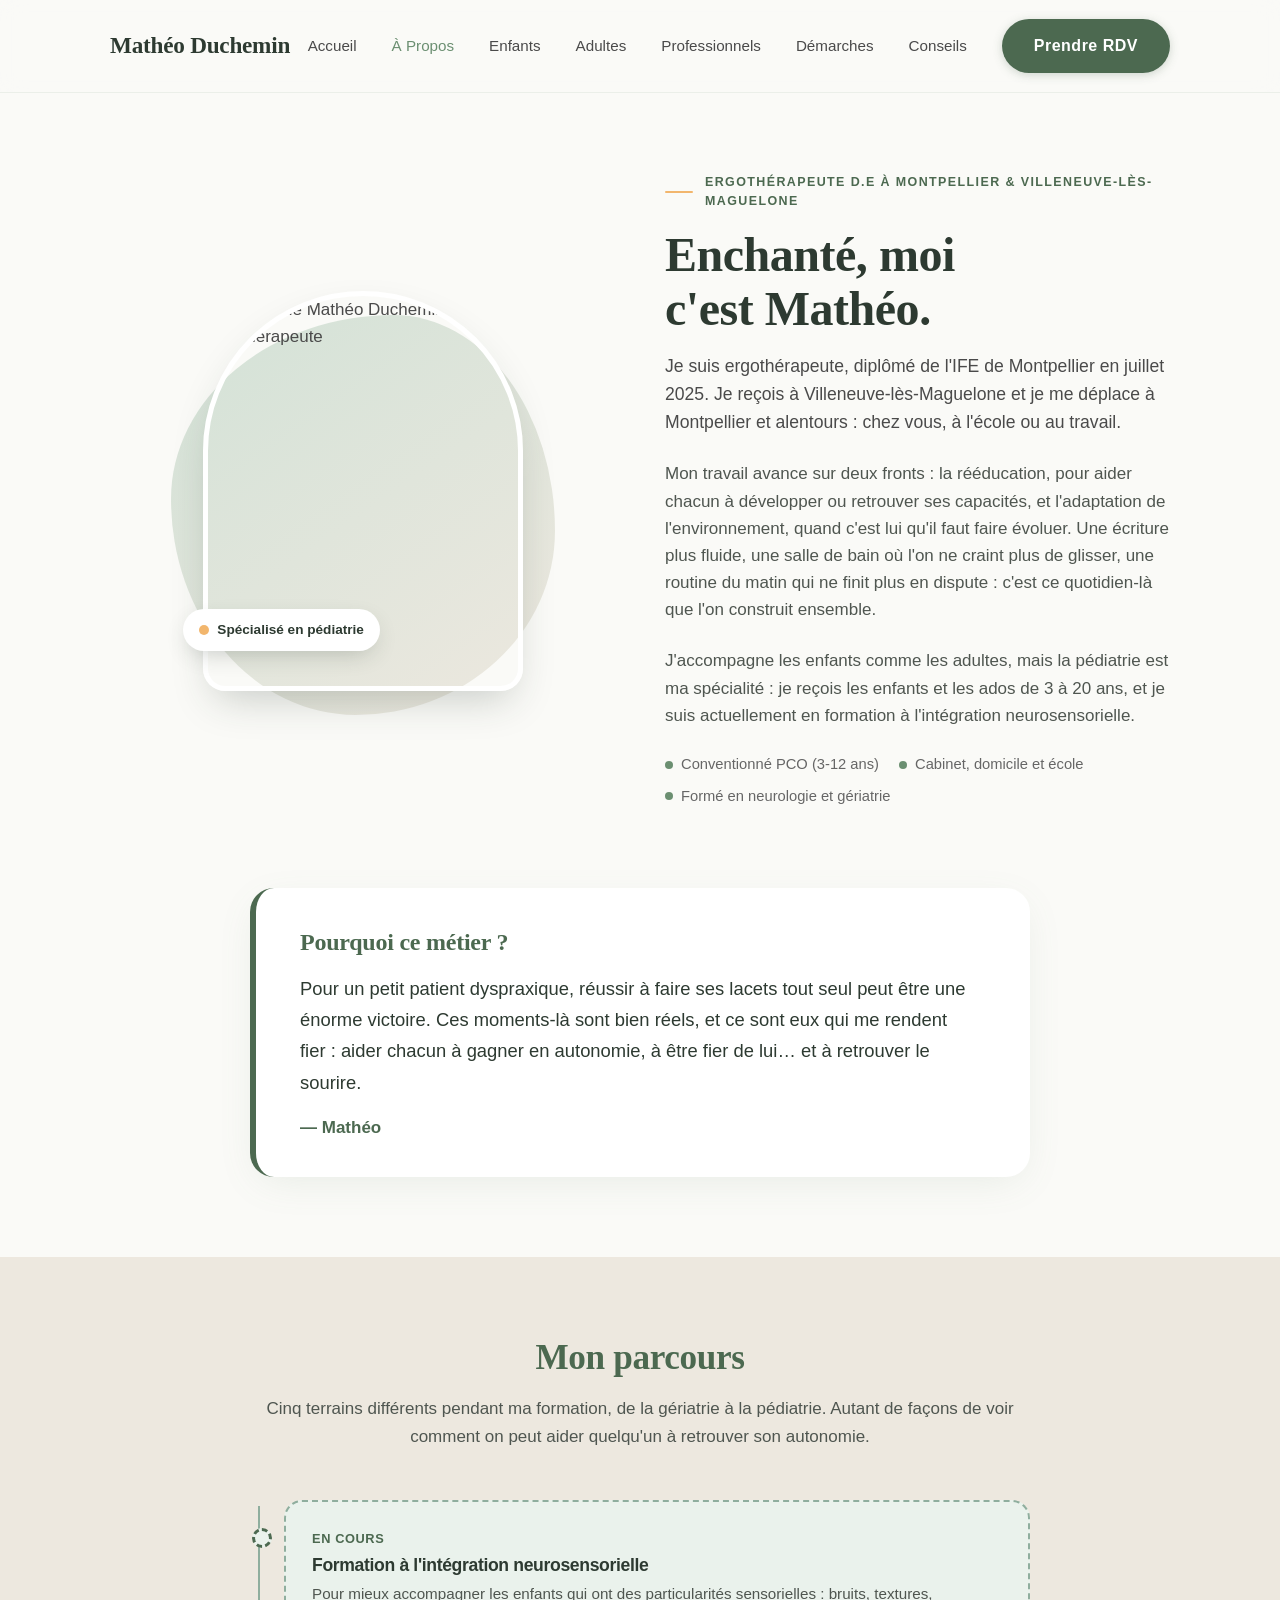
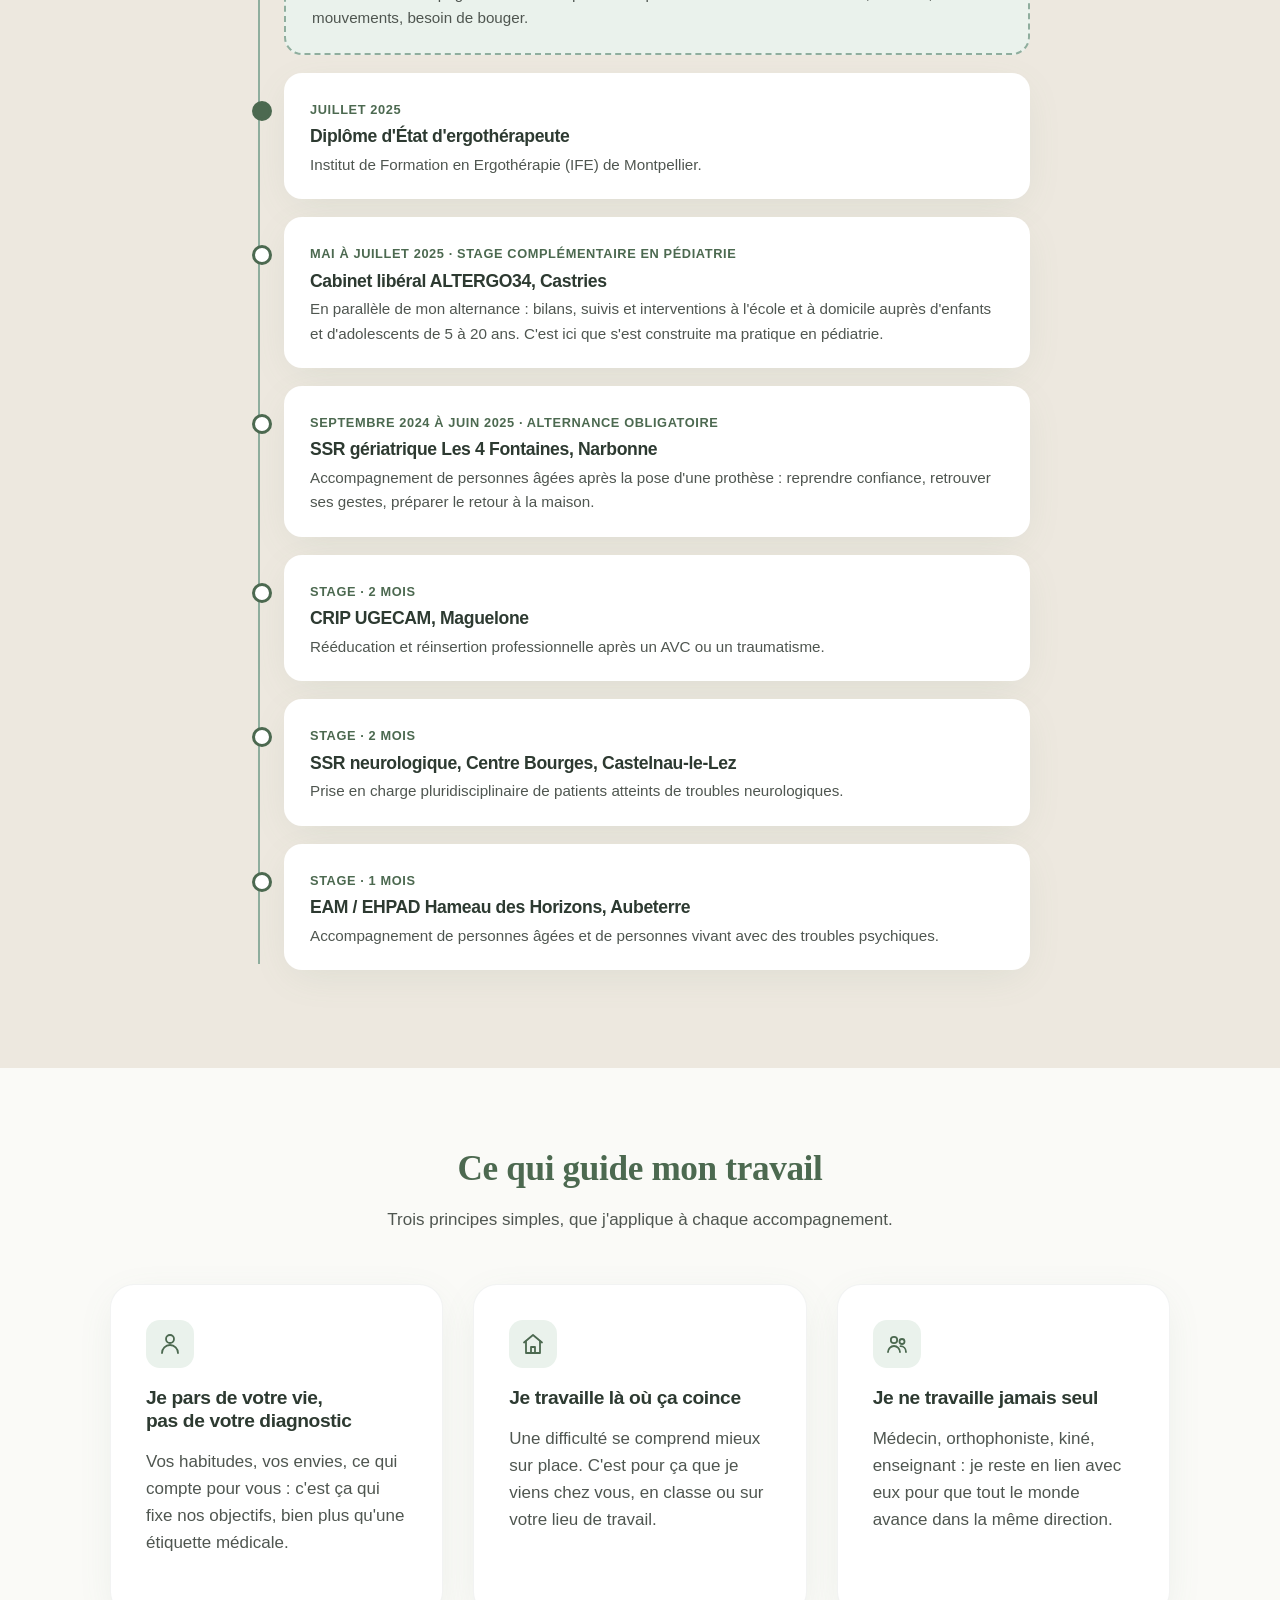
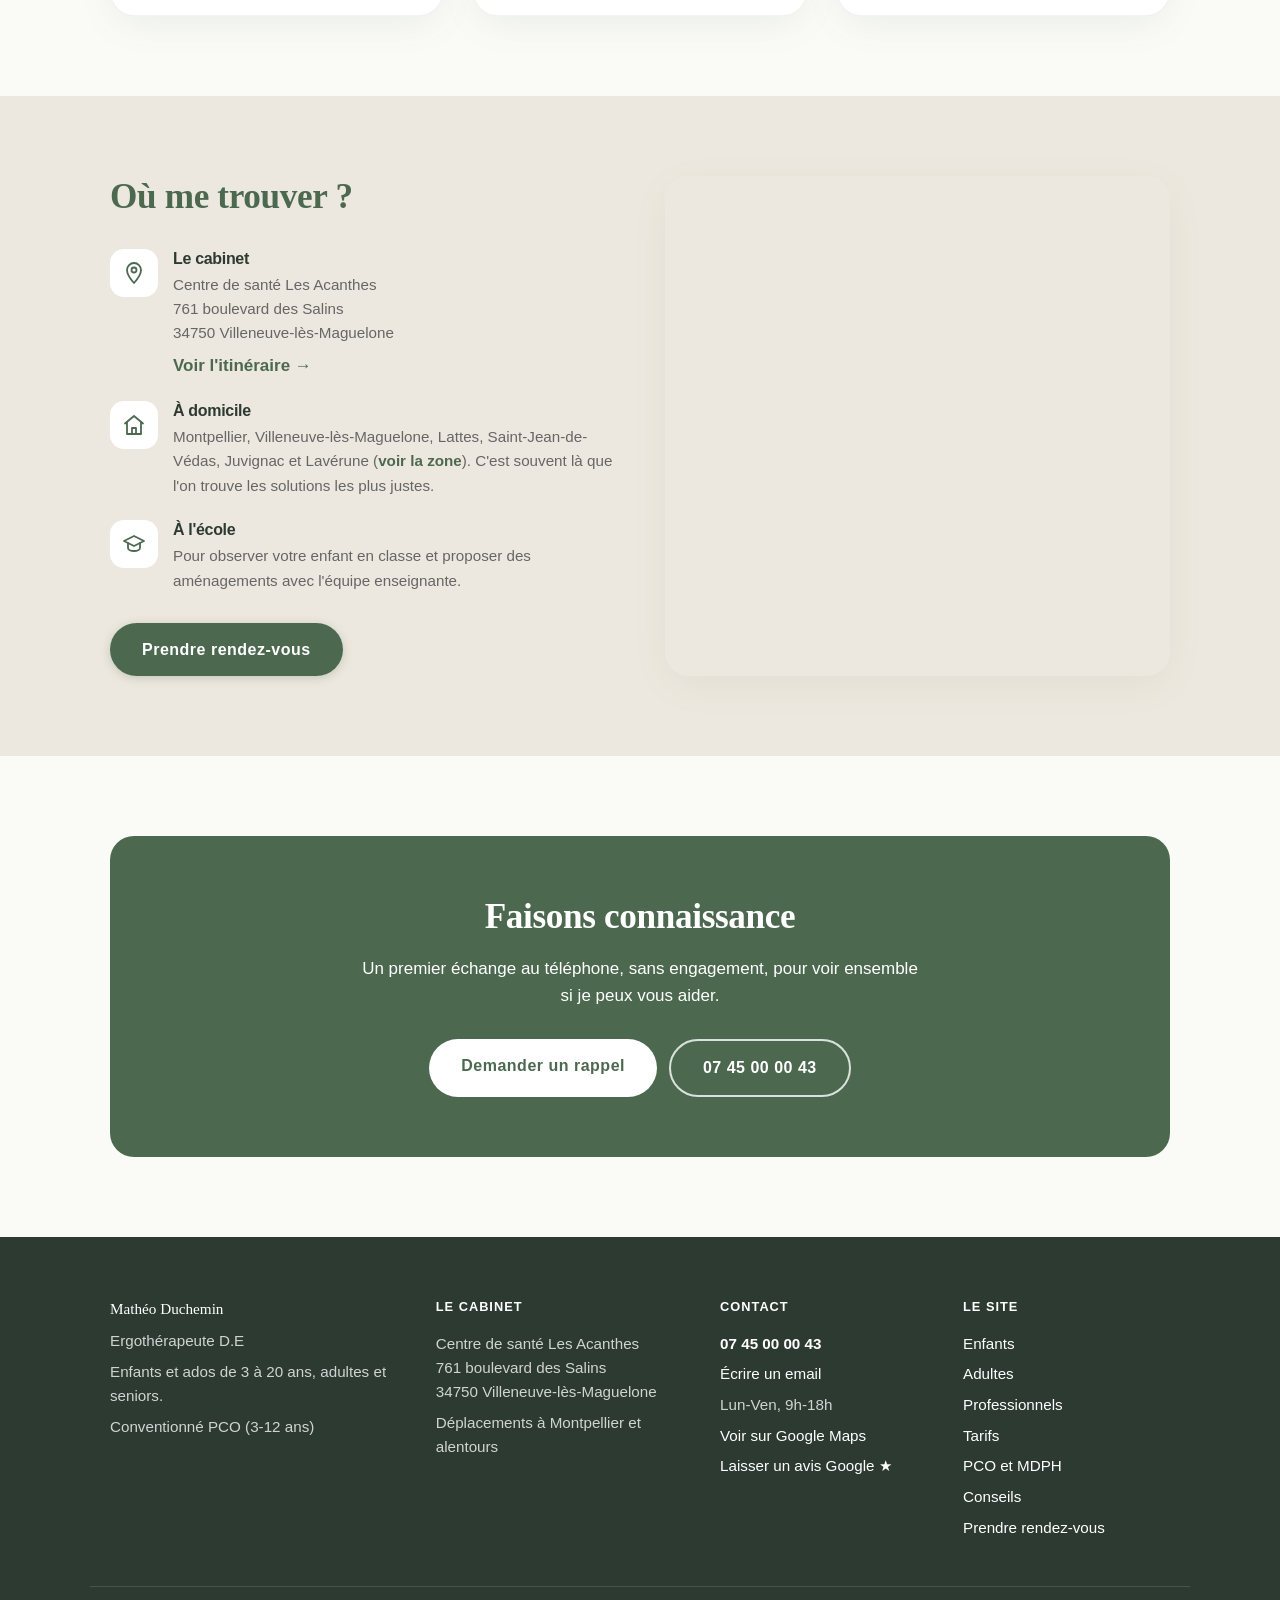
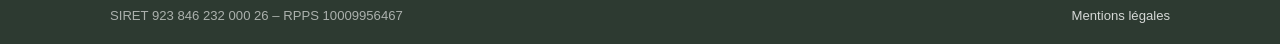
==== commit 00516b9f: "Contact : section « Où j'interviens » avec les communes desservies Co-Authored-By: Claude Opus 5.5 <" ====
--- a/a-propos.html
+++ b/a-propos.html
@@ -170,7 +170,7 @@
                         <div class="card-icon" aria-hidden="true"><svg viewBox="0 0 24 24"><path d="M3 10.5 12 3l9 7.5"/><path d="M5 9.5V21h14V9.5"/><path d="M10 21v-6h4v6"/></svg></div>
                         <div>
                             <h3 style="margin-bottom: 5px; font-size: 1rem;">À domicile</h3>
-                            <p style="margin: 0;" class="text-muted">Montpellier (34000), Villeneuve-lès-Maguelone et alentours proches. C'est souvent là que l'on trouve les solutions les plus justes.</p>
+                            <p style="margin: 0;" class="text-muted">Montpellier, Villeneuve-lès-Maguelone, Lattes, Saint-Jean-de-Védas, Juvignac et Lavérune (<a class="card-link" href="contact.html#zone">voir la zone</a>). C'est souvent là que l'on trouve les solutions les plus justes.</p>
                         </div>
                     </div>
                     <div class="location-item">
--- a/style.css
+++ b/style.css
@@ -732,3 +732,5 @@
 /* Accessibilité / SEO */
 .sr-only { position: absolute; width: 1px; height: 1px; padding: 0; margin: -1px; overflow: hidden; clip: rect(0,0,0,0); white-space: nowrap; border: 0; }
 .site-footer .footer-title { font-weight: 700; font-family: var(--font-main); }
+.zone-list { list-style: none; padding: 0; margin: 1.5rem 0; display: flex; flex-wrap: wrap; justify-content: center; gap: 10px; }
+.zone-list li { background: var(--color-bg-alt); color: var(--color-primary-dark); font-weight: 600; padding: 8px 16px; border-radius: 999px; font-size: .95rem; }
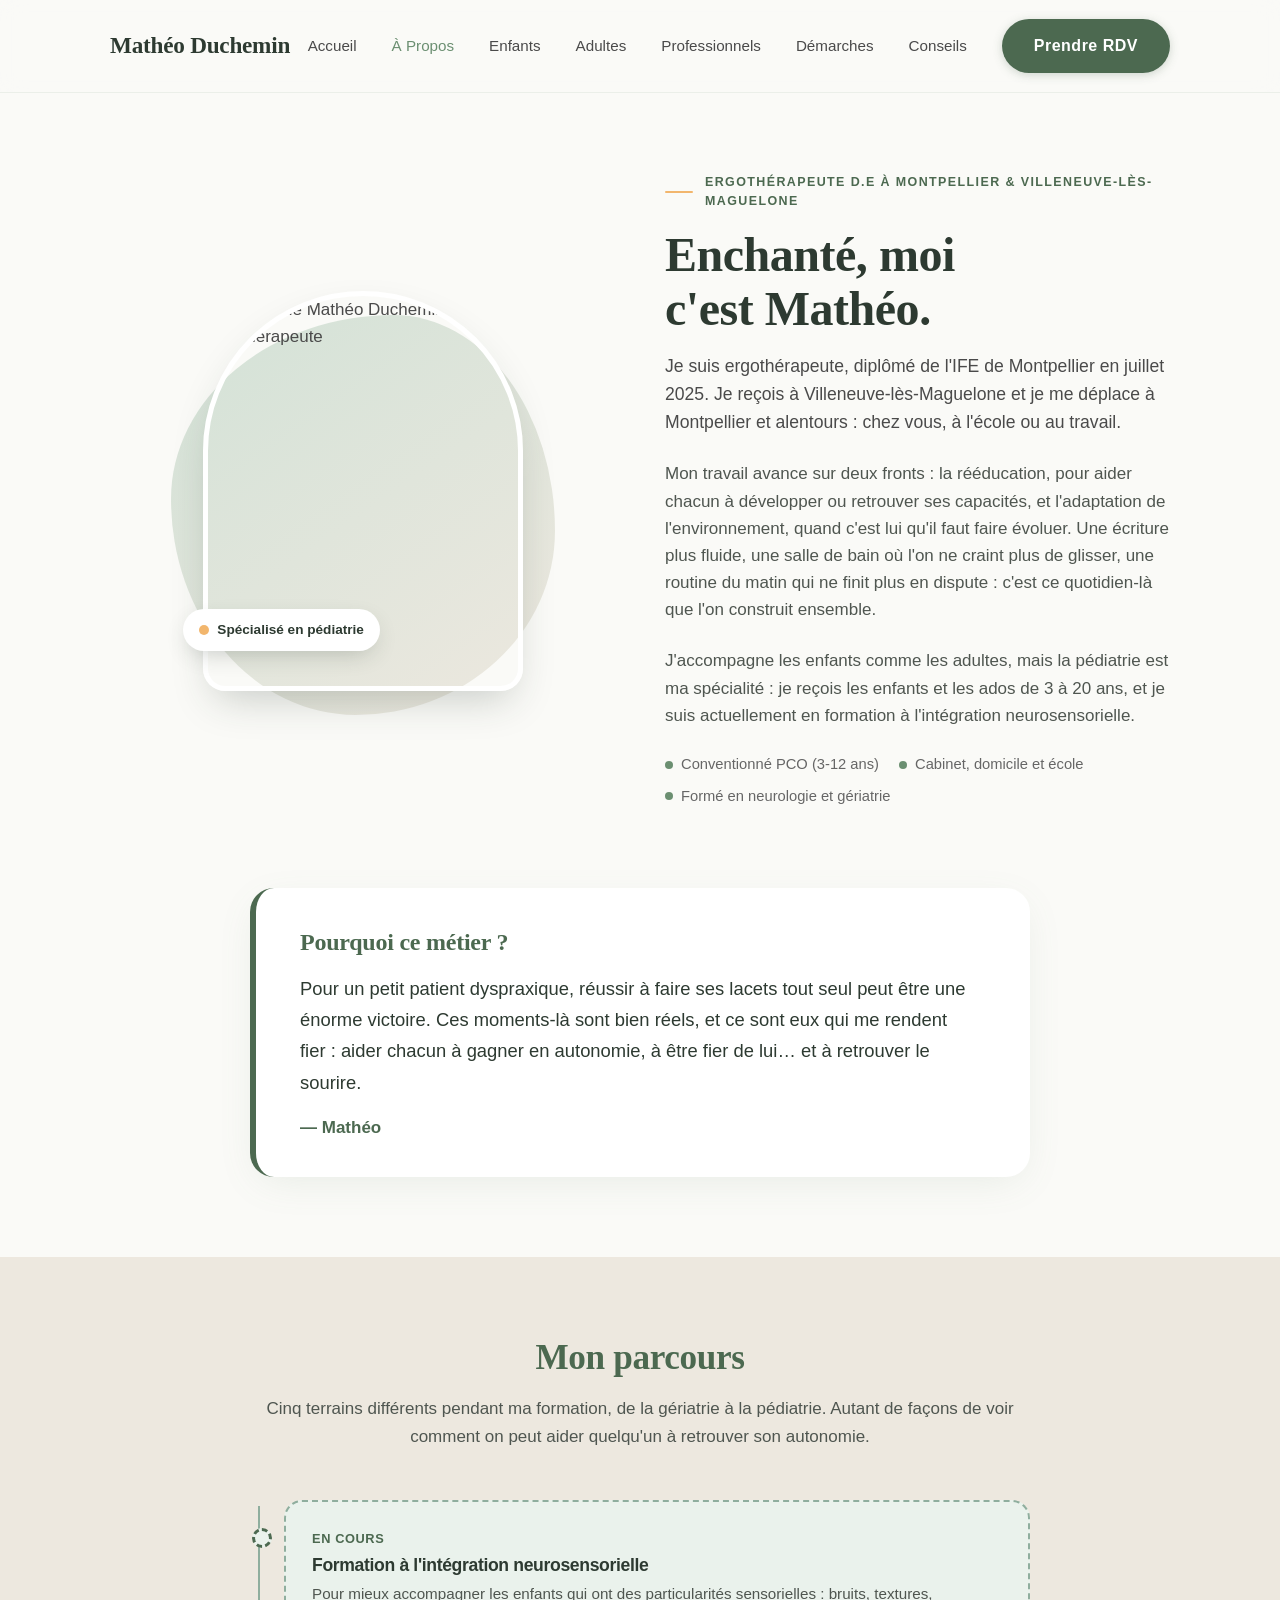
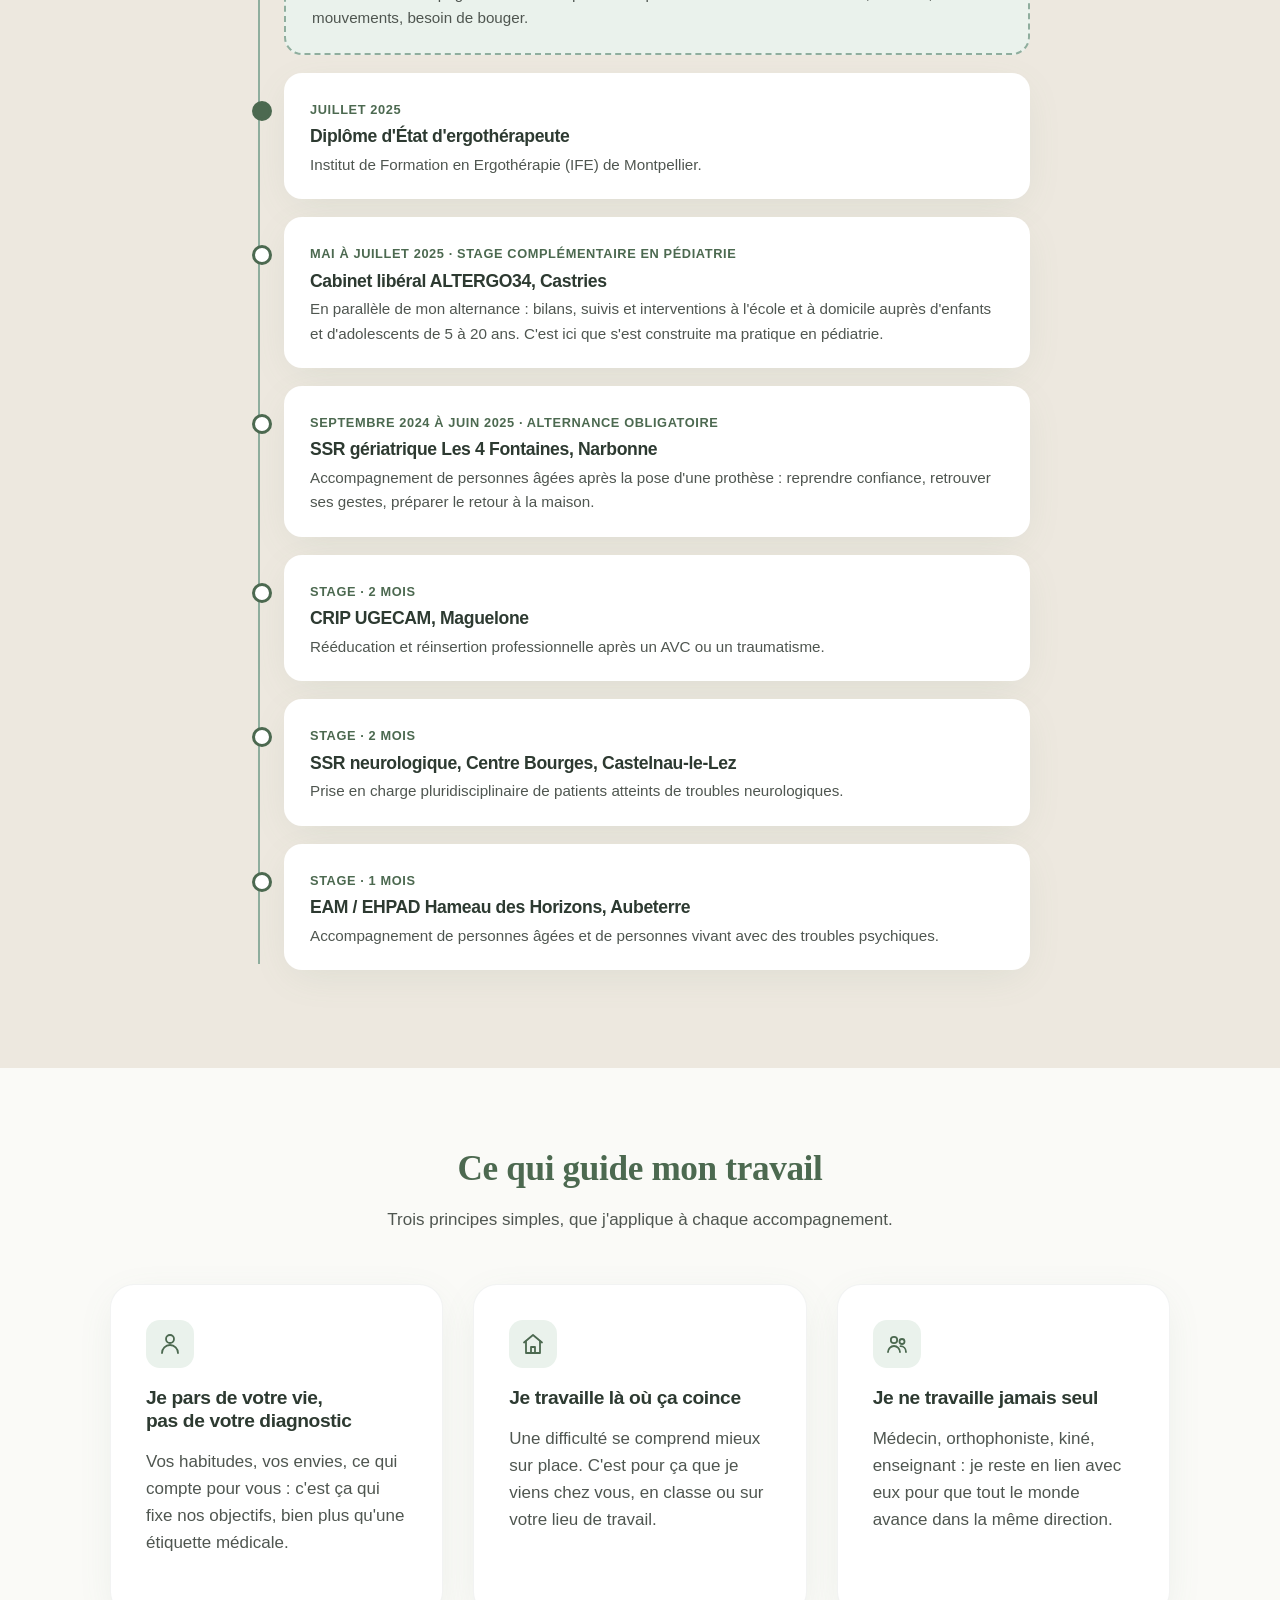
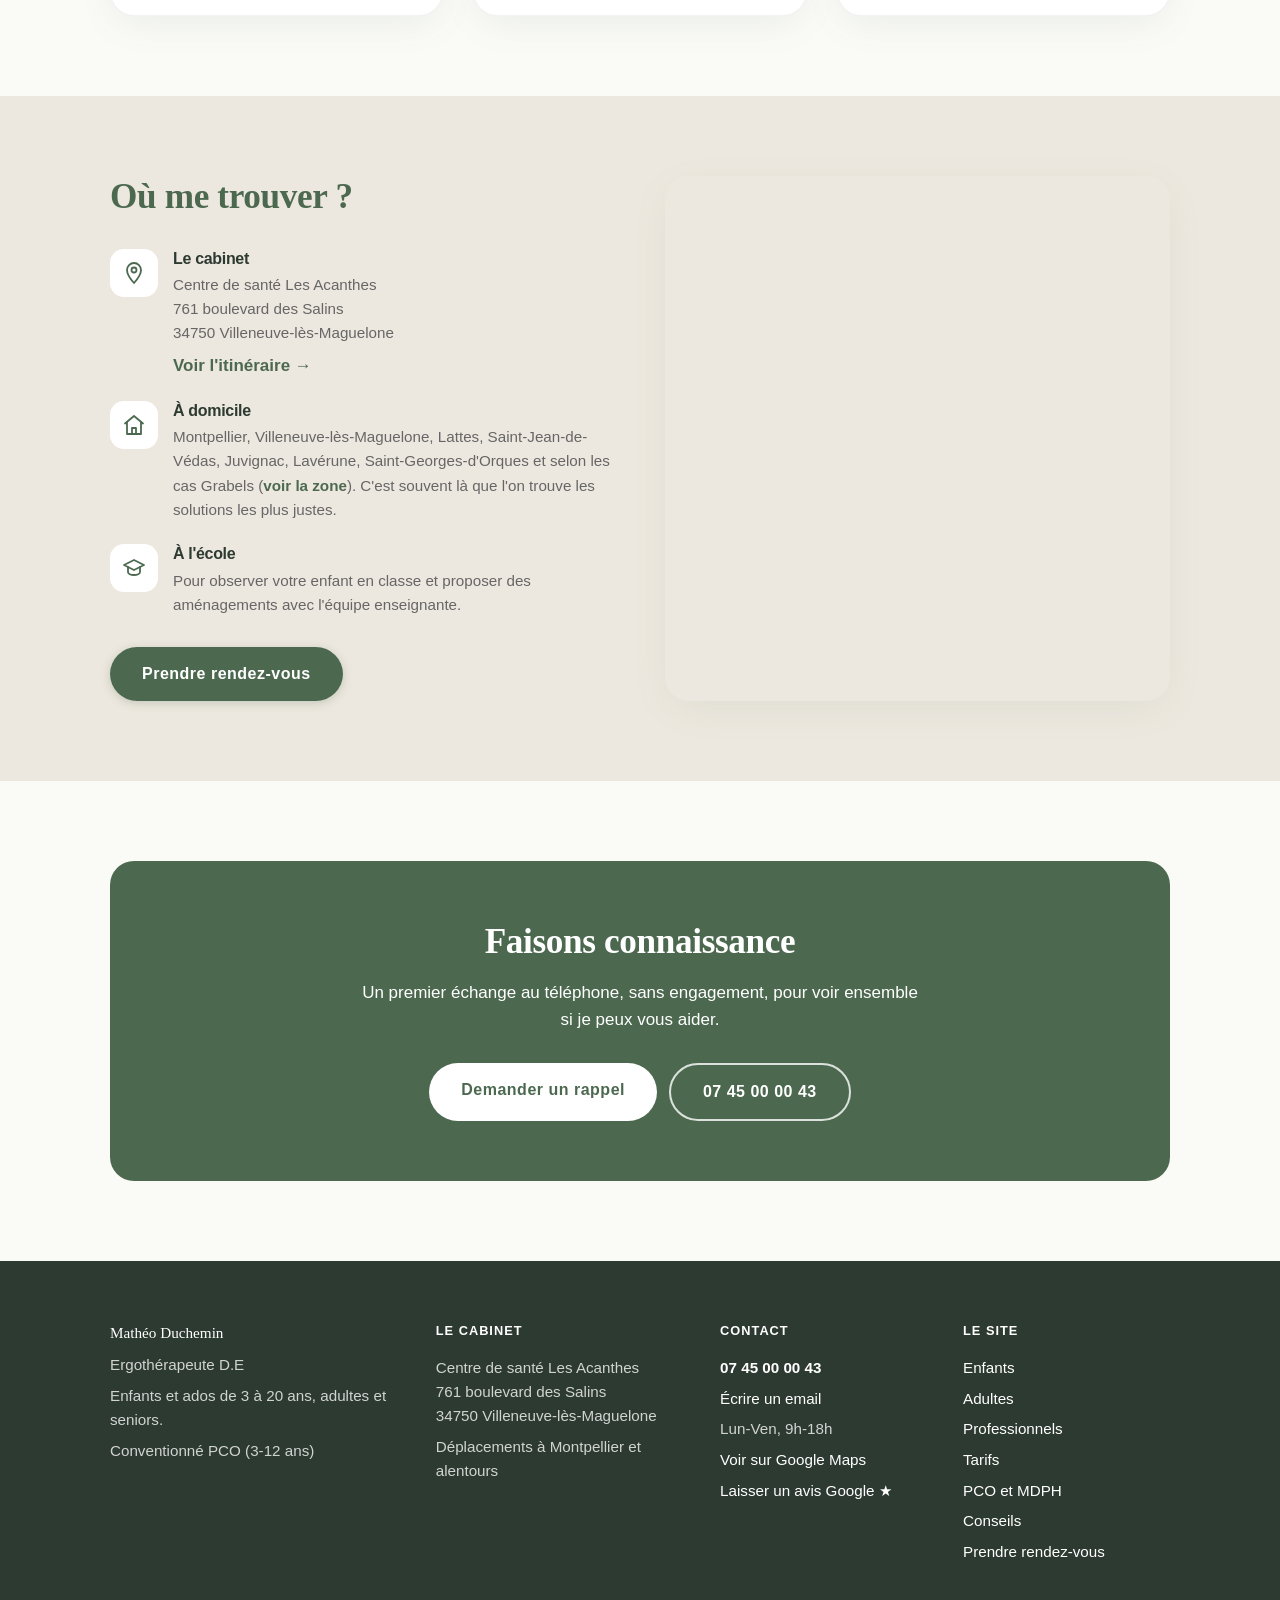
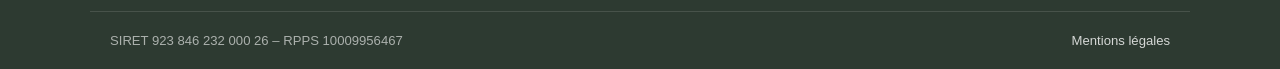
==== commit c773f87e: "Zone : ajout de Saint-Georges-d'Orques et de Grabels (selon les cas) Co-Authored-By: Claude Opus 5.5" ====
--- a/a-propos.html
+++ b/a-propos.html
@@ -170,7 +170,7 @@
                         <div class="card-icon" aria-hidden="true"><svg viewBox="0 0 24 24"><path d="M3 10.5 12 3l9 7.5"/><path d="M5 9.5V21h14V9.5"/><path d="M10 21v-6h4v6"/></svg></div>
                         <div>
                             <h3 style="margin-bottom: 5px; font-size: 1rem;">À domicile</h3>
-                            <p style="margin: 0;" class="text-muted">Montpellier, Villeneuve-lès-Maguelone, Lattes, Saint-Jean-de-Védas, Juvignac et Lavérune (<a class="card-link" href="contact.html#zone">voir la zone</a>). C'est souvent là que l'on trouve les solutions les plus justes.</p>
+                            <p style="margin: 0;" class="text-muted">Montpellier, Villeneuve-lès-Maguelone, Lattes, Saint-Jean-de-Védas, Juvignac, Lavérune, Saint-Georges-d'Orques et selon les cas Grabels (<a class="card-link" href="contact.html#zone">voir la zone</a>). C'est souvent là que l'on trouve les solutions les plus justes.</p>
                         </div>
                     </div>
                     <div class="location-item">
--- a/style.css
+++ b/style.css
@@ -732,5 +732,24 @@
 /* Accessibilité / SEO */
 .sr-only { position: absolute; width: 1px; height: 1px; padding: 0; margin: -1px; overflow: hidden; clip: rect(0,0,0,0); white-space: nowrap; border: 0; }
 .site-footer .footer-title { font-weight: 700; font-family: var(--font-main); }
-.zone-list { list-style: none; padding: 0; margin: 1.5rem 0; display: flex; flex-wrap: wrap; justify-content: center; gap: 10px; }
+.zone-grid { display: grid; grid-template-columns: 1fr 1fr; gap: 48px; align-items: center; max-width: 1040px; }
+.zone-map-wrap { margin: 0; background: white; border-radius: 24px; padding: 14px; box-shadow: 10px 10px 0 var(--color-bg-alt), 0 10px 30px rgba(0,0,0,.05); }
+.zone-map { display: block; width: 100%; height: auto; border-radius: 14px; }
+.zm-sea { fill: #E4ECEB; }
+.zm-other path { fill: #F4F1EB; stroke: #D9D2C5; stroke-width: 1; }
+.zm-served path { fill: #A9C2AE; stroke: #fff; stroke-width: 2.2; stroke-linejoin: round; transition: fill .2s; }
+.zm-occ path { fill: #D5E2D7; stroke: #fff; stroke-width: 2.2; stroke-dasharray: 5 4; stroke-linejoin: round; }
+.zm-served path:hover { fill: #8FAE96; }
+.zm-labels text { font-family: var(--font-main); font-size: 19px; font-weight: 700; fill: var(--color-primary-dark); text-anchor: middle; paint-order: stroke; stroke: rgba(255,255,255,.85); stroke-width: 4px; stroke-linejoin: round; pointer-events: none; }
+.zm-sea-label { font-family: var(--font-title); font-style: italic; font-size: 18px; fill: #8DA3A0; text-anchor: middle; }
+.zm-pin path { fill: #C8754A; stroke: #fff; stroke-width: 2; }
+.zm-pin circle { fill: #fff; }
+.zone-map-wrap figcaption { font-size: .85rem; color: var(--color-text-muted); margin-top: 10px; text-align: center; line-height: 1.6; }
+.zone-map-wrap figcaption small { font-size: .72rem; color: #666; }
+.zm-key { display: inline-block; width: 12px; height: 12px; border-radius: 3px; background: #A9C2AE; vertical-align: -1px; margin-right: 4px; }
+.zm-key-occ { background: #D5E2D7; margin-left: 10px; }
+.zone-list li.zone-occ { background: transparent; border: 2px dashed #C9D6CB; }
+.zm-key-pin { display: inline-block; width: 10px; height: 10px; border-radius: 50% 50% 50% 0; transform: rotate(-45deg); background: #C8754A; margin: 0 4px 0 14px; vertical-align: 0; }
+.zone-list { list-style: none; padding: 0; margin: 1.5rem 0; display: flex; flex-wrap: wrap; gap: 10px; }
 .zone-list li { background: var(--color-bg-alt); color: var(--color-primary-dark); font-weight: 600; padding: 8px 16px; border-radius: 999px; font-size: .95rem; }
+@media (max-width: 860px) { .zone-grid { grid-template-columns: 1fr; gap: 32px; } .zone-map-wrap { order: 2; } .zone-text { text-align: center; } .zone-list { justify-content: center; } }
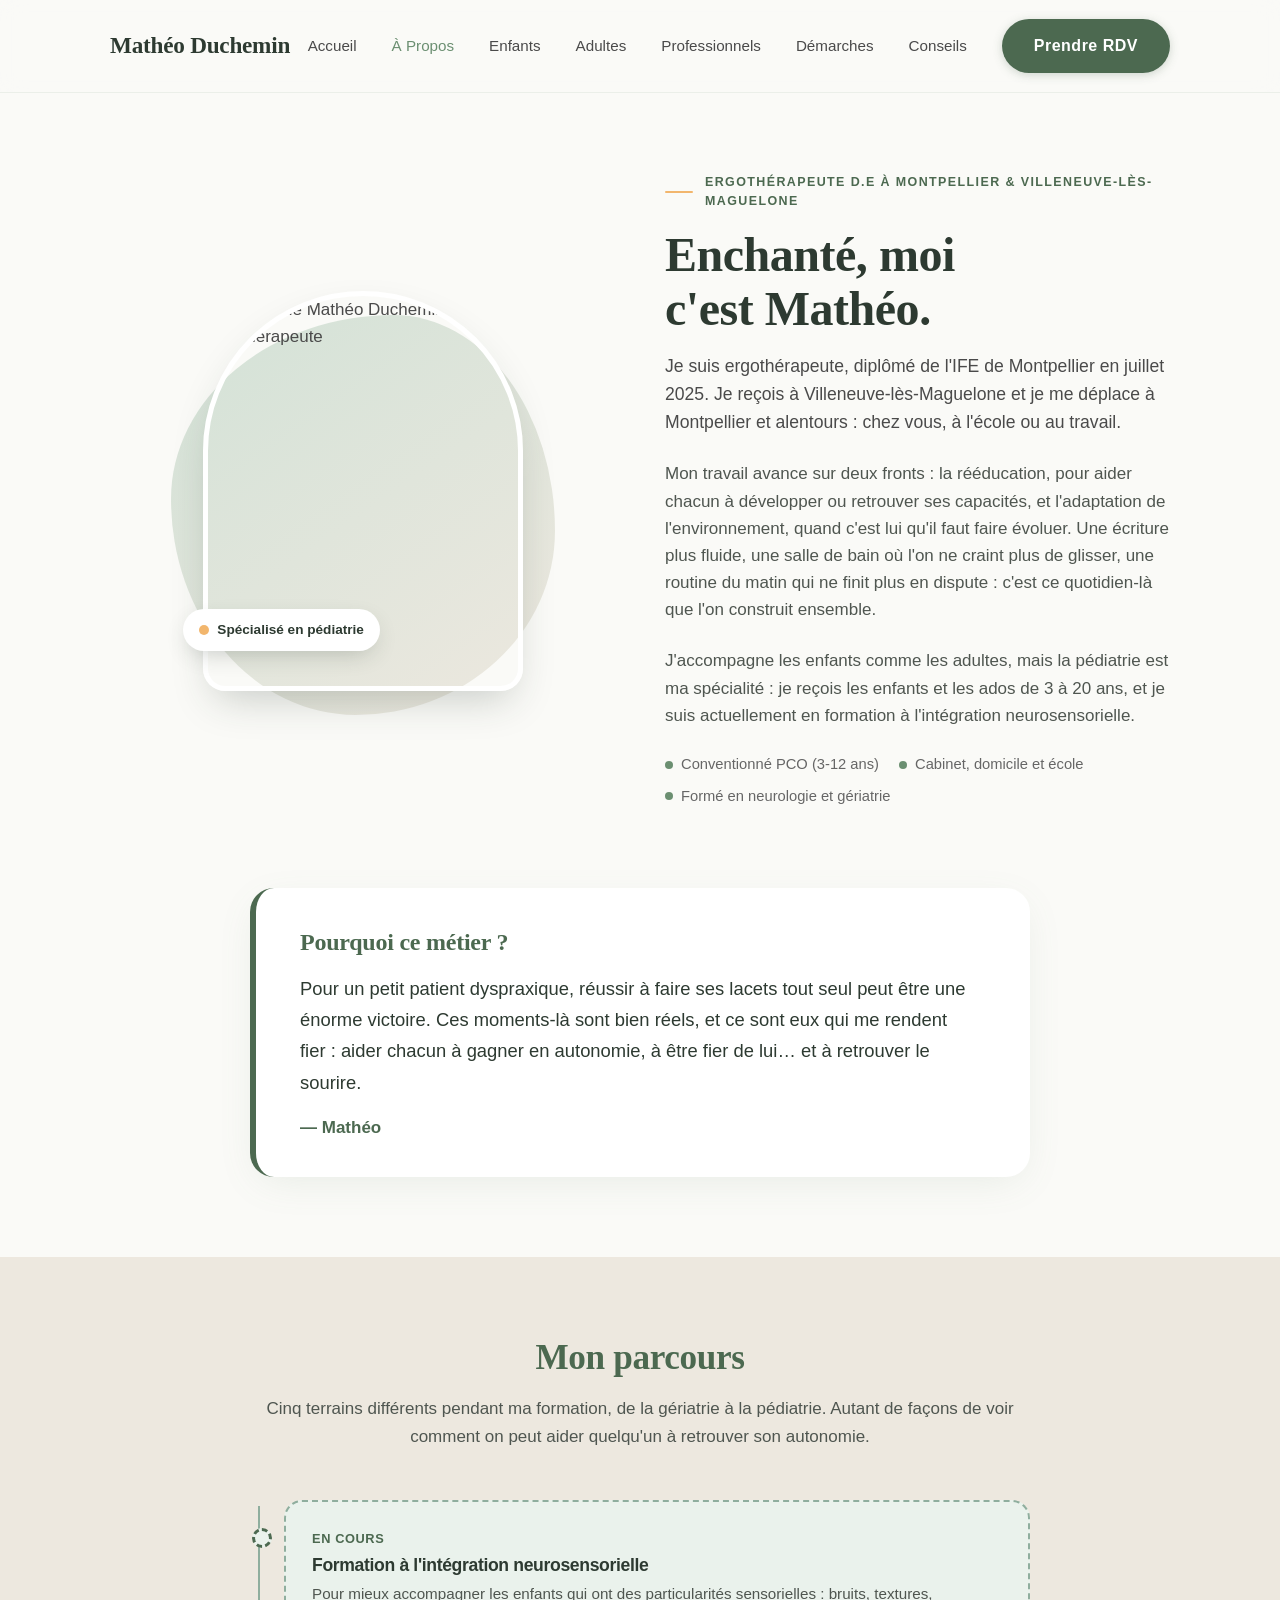
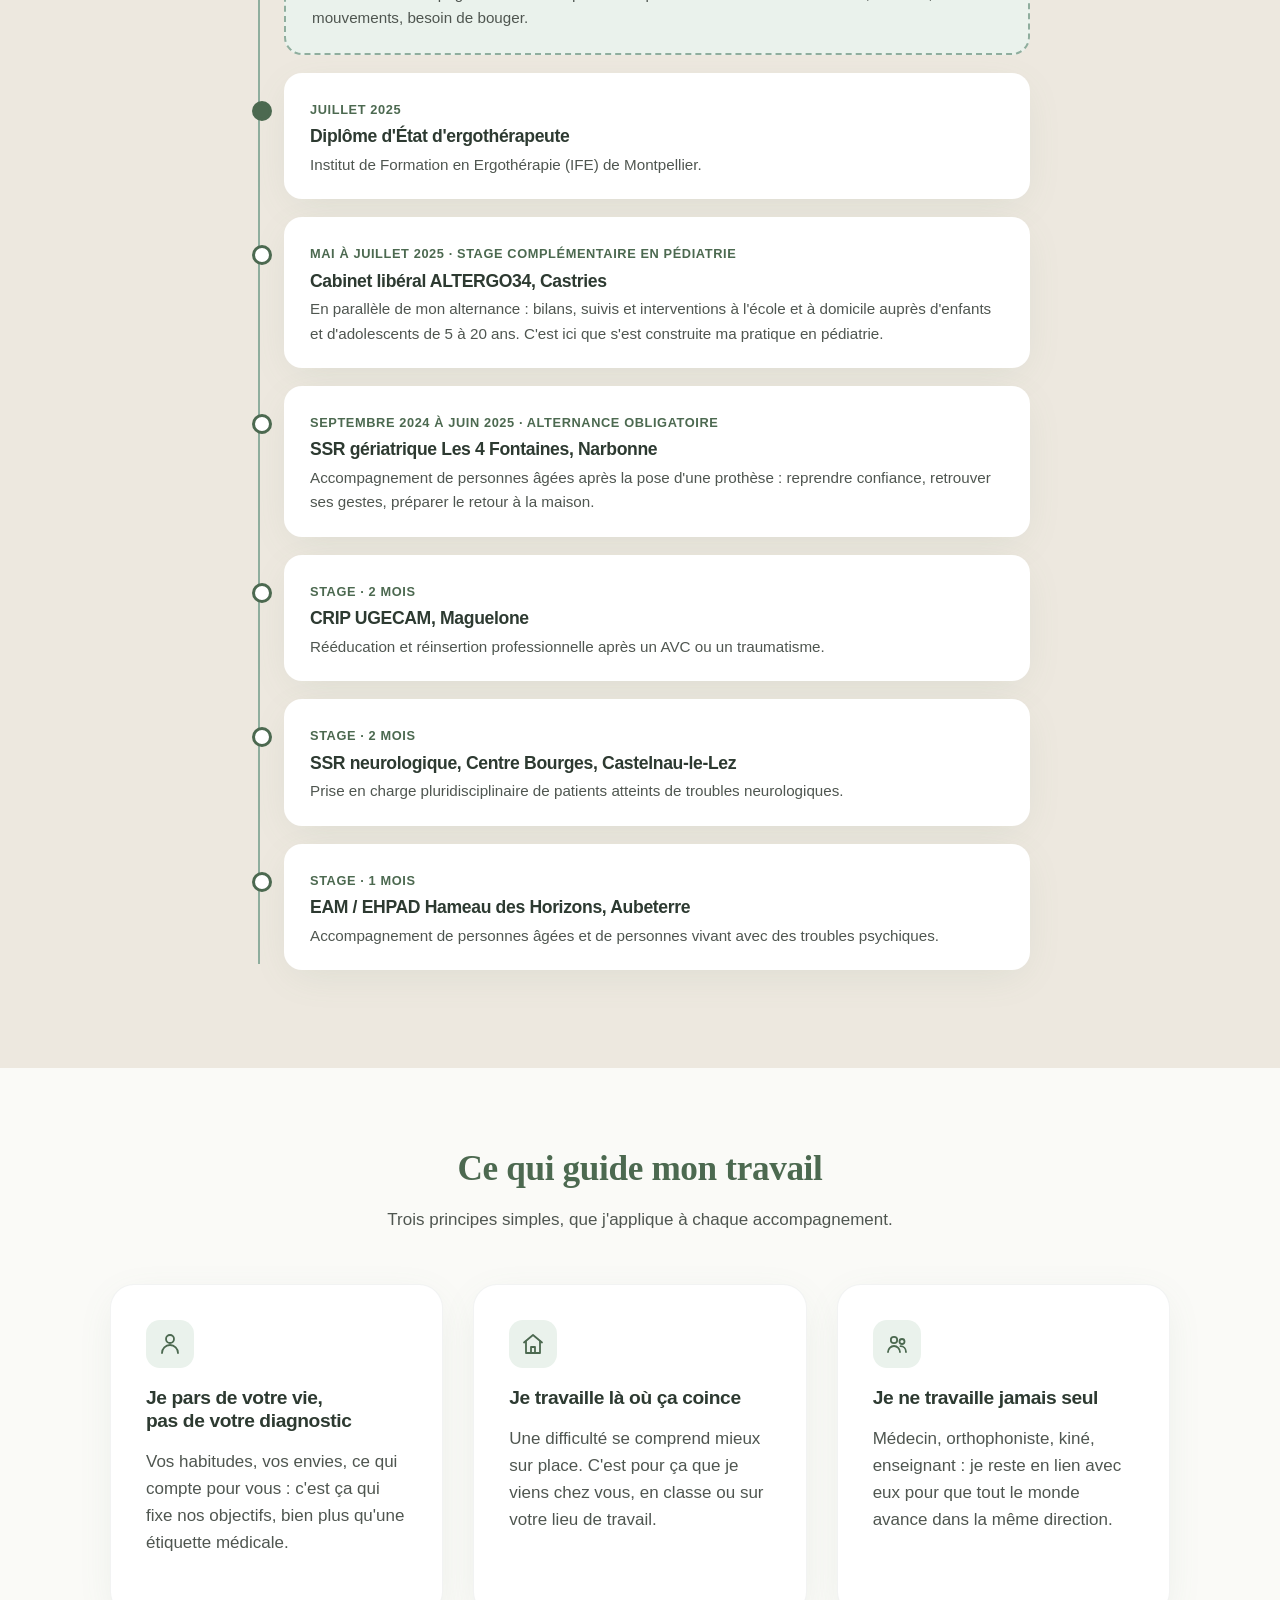
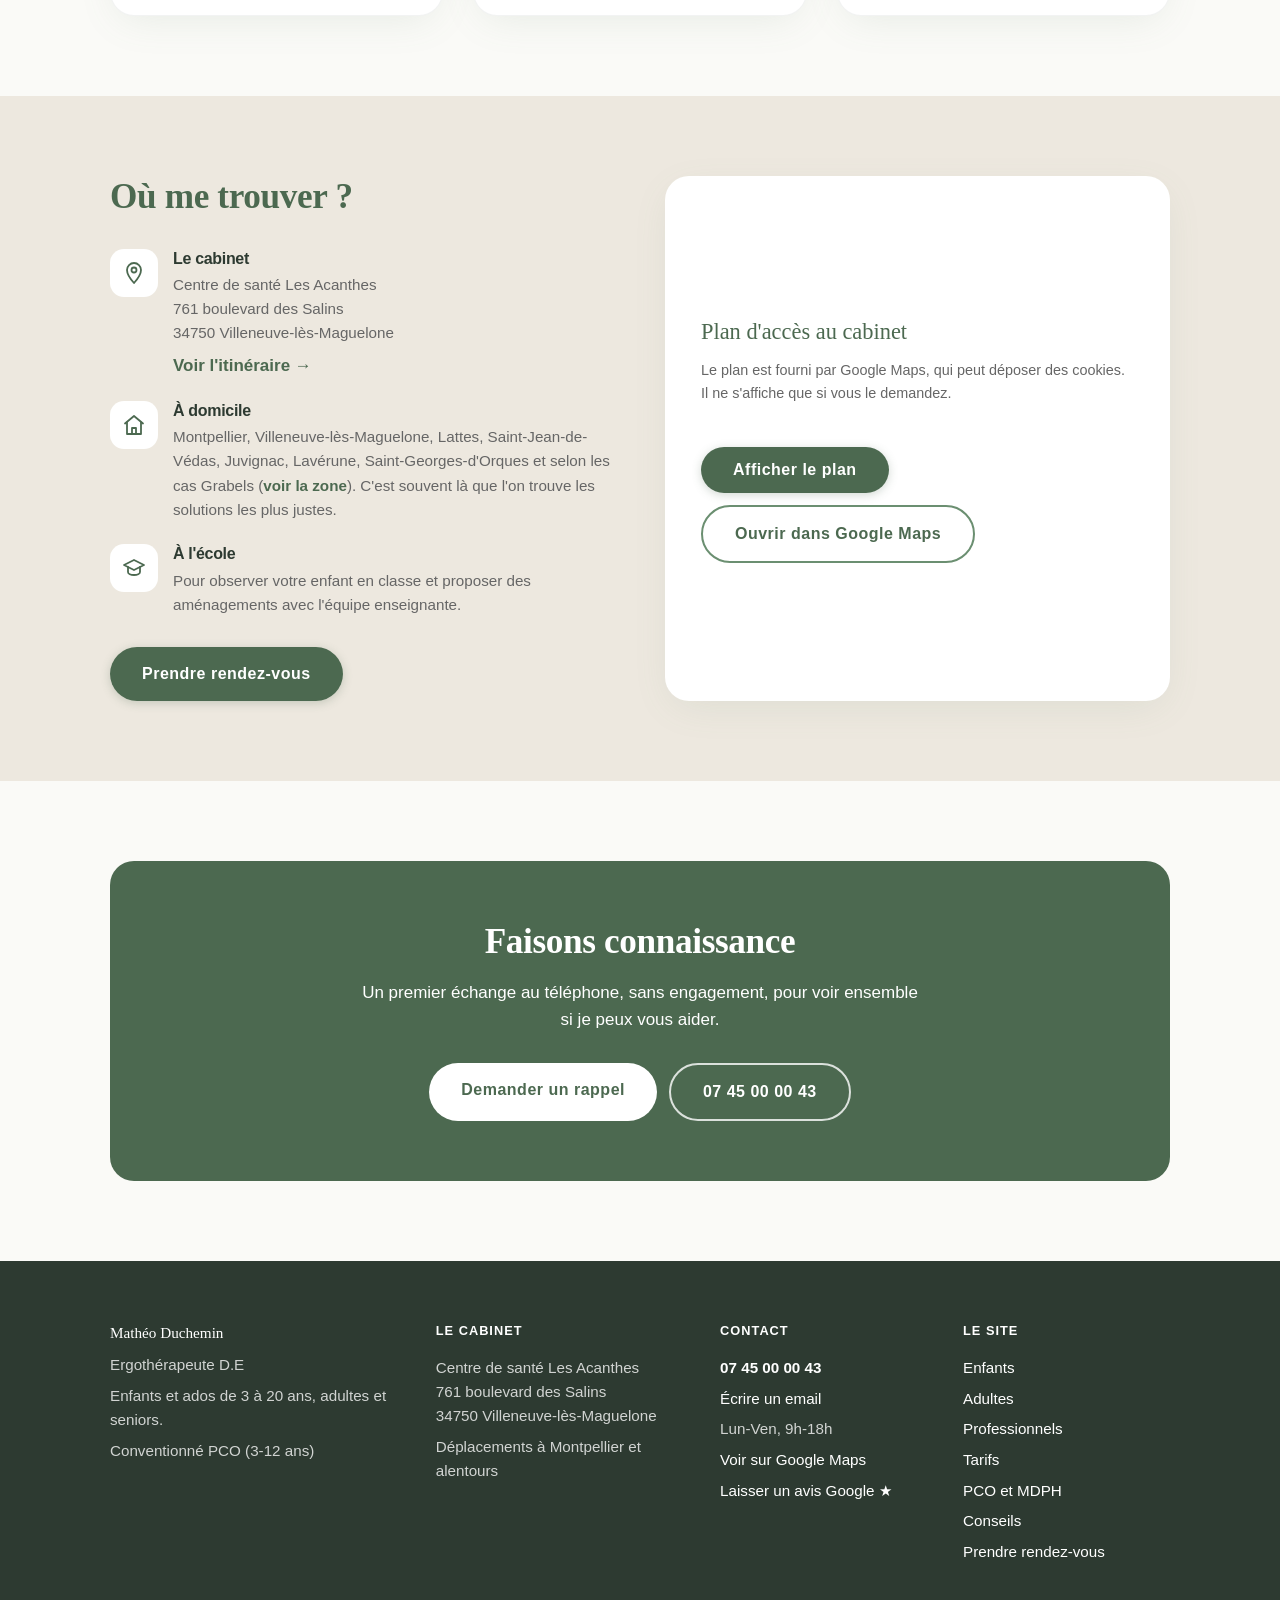
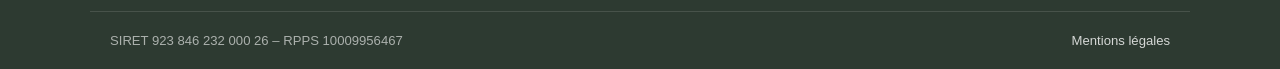
==== commit bf179fbd: "Confort et accessibilité : aller au contenu, remonter en haut, copier, imprimer, plan Google Maps à " ====
--- a/a-propos.html
+++ b/a-propos.html
@@ -25,10 +25,15 @@
     <link rel="stylesheet" href="style.css">
     <style>
         .map-frame { width: 100%; height: 100%; min-height: 400px; border: none; border-radius: var(--radius-card); box-shadow: var(--shadow-soft); }
+        .map-consent { min-height: 400px; height: 100%; display: flex; flex-direction: column; justify-content: center; gap: 4px; padding: 36px; background: white; border-radius: var(--radius-card); box-shadow: var(--shadow-soft); }
+        .map-consent-title { font-family: var(--font-title); font-size: 1.4rem; color: var(--color-primary-dark); margin-bottom: .3rem; }
+        .map-consent-note { font-size: .9rem; color: var(--color-text-muted); }
+        .map-consent-actions { display: flex; flex-wrap: wrap; gap: 12px; margin-top: 14px; }
     </style>
     <script type="application/ld+json">{"@context": "https://schema.org", "@type": "Person", "@id": "https://www.ergotherapie-montpellier.fr/a-propos.html#matheo", "name": "Mathéo Duchemin", "jobTitle": "Ergothérapeute D.E", "url": "https://www.ergotherapie-montpellier.fr/a-propos.html", "image": "https://www.ergotherapie-montpellier.fr/matheo-portrait.jpg", "telephone": "+33745000043", "email": "matheoduchemin.ergo@gmail.com", "alumniOf": {"@type": "EducationalOrganization", "name": "Institut de Formation en Ergothérapie de Montpellier"}, "hasCredential": {"@type": "EducationalOccupationalCredential", "credentialCategory": "Diplôme d'État d'ergothérapeute"}, "identifier": {"@type": "PropertyValue", "propertyID": "RPPS", "value": "10009956467"}, "worksFor": {"@type": "MedicalBusiness", "name": "Mathéo Duchemin - Ergothérapeute", "url": "https://www.ergotherapie-montpellier.fr/"}, "workLocation": {"@type": "Place", "name": "Centre de santé Les Acanthes", "address": {"@type": "PostalAddress", "streetAddress": "761 boulevard des Salins", "postalCode": "34750", "addressLocality": "Villeneuve-lès-Maguelone", "addressCountry": "FR"}}, "knowsLanguage": "fr"}</script>
 </head>
 <body>
+    <a href="#contenu" class="skip-link">Aller au contenu</a>
 
     <nav class="navbar">
         <div class="container nav-container">
@@ -46,7 +51,7 @@
         </div>
     </nav>
 
-    <main id="contenu">
+    <main id="contenu" tabindex="-1">
 
     <section class="section-padding">
         <div class="container grid-2">
@@ -185,14 +190,14 @@
                     </div>
                 </div>
                 <div style="min-height: 400px;">
-                    <iframe
-                        src="https://www.google.com/maps?q=Centre+de+sant%C3%A9+Les+Acanthes,+761+boulevard+des+Salins,+34750+Villeneuve-l%C3%A8s-Maguelone&output=embed"
-                        class="map-frame"
-                        title="Plan d'accès au cabinet, Centre de santé Les Acanthes"
-                        allowfullscreen=""
-                        loading="lazy"
-                        referrerpolicy="no-referrer-when-downgrade">
-                    </iframe>
+                    <div class="map-consent" data-map-src="https://www.google.com/maps?q=Centre+de+sant%C3%A9+Les+Acanthes,+761+boulevard+des+Salins,+34750+Villeneuve-l%C3%A8s-Maguelone&output=embed" data-map-title="Plan d'accès au cabinet, Centre de santé Les Acanthes">
+                        <p class="map-consent-title">Plan d'accès au cabinet</p>
+                        <p class="map-consent-note">Le plan est fourni par Google Maps, qui peut déposer des cookies. Il ne s'affiche que si vous le demandez.</p>
+                        <div class="map-consent-actions">
+                            <button type="button" class="btn btn-primary" data-map-load>Afficher le plan</button>
+                            <a href="https://maps.google.com/?cid=7769833148488688692" class="btn btn-outline" target="_blank" rel="noopener">Ouvrir dans Google Maps</a>
+                        </div>
+                    </div>
                 </div>
             </div>
         </div>
--- a/style.css
+++ b/style.css
@@ -753,3 +753,45 @@
 .zone-list { list-style: none; padding: 0; margin: 1.5rem 0; display: flex; flex-wrap: wrap; gap: 10px; }
 .zone-list li { background: var(--color-bg-alt); color: var(--color-primary-dark); font-weight: 600; padding: 8px 16px; border-radius: 999px; font-size: .95rem; }
 @media (max-width: 860px) { .zone-grid { grid-template-columns: 1fr; gap: 32px; } .zone-map-wrap { order: 2; } .zone-text { text-align: center; } .zone-list { justify-content: center; } }
+
+/* ---------- Lien d'évitement « Aller au contenu » ---------- */
+.skip-link { position: absolute; left: 16px; top: -100px; z-index: 2000; background: var(--color-primary-dark); color: white; padding: 12px 20px; border-radius: 0 0 14px 14px; font-weight: 700; }
+.skip-link:focus { top: 0; outline: 3px solid #F2B66D; outline-offset: 2px; }
+main:focus { outline: none; }
+
+/* ---------- Bouton « Remonter en haut » ---------- */
+.back-to-top {
+    position: fixed; right: 20px; bottom: 24px; z-index: 1000;
+    width: 48px; height: 48px; border-radius: 50%; border: 1px solid rgba(107, 143, 113, .25);
+    background: white; color: var(--color-primary-dark); box-shadow: var(--shadow-soft);
+    display: flex; align-items: center; justify-content: center;
+    opacity: 0; visibility: hidden; transform: translateY(10px);
+    transition: opacity .3s, transform .3s, visibility .3s, background .2s;
+}
+.back-to-top svg { width: 22px; height: 22px; fill: none; stroke: currentColor; stroke-width: 2.2; stroke-linecap: round; stroke-linejoin: round; }
+.back-to-top.is-visible { opacity: 1; visibility: visible; transform: none; }
+.back-to-top:hover { background: #EAF2EC; }
+.back-to-top:focus-visible, .copy-btn:focus-visible, .print-btn:focus-visible { outline: 3px solid #F2B66D; outline-offset: 2px; }
+@media (max-width: 768px) { .back-to-top { right: 16px; bottom: calc(84px + env(safe-area-inset-bottom)); width: 44px; height: 44px; } }
+
+/* ---------- Boutons « Copier » (bloc Coordonnées, fond vert) et « Imprimer » ---------- */
+.copy-btn { margin-left: 8px; padding: 2px 10px; border-radius: 50px; border: 1px solid rgba(255,255,255,.55); background: transparent; color: inherit; font: inherit; font-size: .78rem; font-weight: 600; vertical-align: 1px; }
+.copy-btn:hover { background: rgba(255,255,255,.15); }
+.copy-btn[hidden] { display: none; }
+.print-btn { margin-top: 12px; padding: 6px 14px; border-radius: 50px; border: 1px solid rgba(76, 105, 80, .35); background: white; color: var(--color-primary-dark); font: inherit; font-size: .85rem; font-weight: 600; }
+.print-btn:hover { background: #EAF2EC; }
+
+/* ---------- Version imprimable ---------- */
+@media print {
+    body { background: white !important; color: #000; font-size: 12pt; padding-bottom: 0 !important; }
+    .navbar, .site-footer, .mobile-cta, .back-to-top, .skip-link, .print-btn, .copy-btn, .article-back, .cta-final, .hero-actions, .btn { display: none !important; }
+    .reveal { opacity: 1 !important; transform: none !important; }
+    .article { padding: 0; max-width: none; }
+    .article h2, .article h3 { break-after: avoid; }
+    .article p, .check-list li { orphans: 3; widows: 3; }
+    .article-author { background: none; border: 1px solid #ccc; break-inside: avoid; }
+    .faq details { box-shadow: none; border: 1px solid #ddd; }
+    img { box-shadow: none !important; }
+    a[href^="http"]::after { content: " (" attr(href) ")"; font-size: .85em; color: #555; word-break: break-all; }
+    main::after { content: "Mathéo Duchemin, ergothérapeute D.E · 07 45 00 00 43 · www.ergotherapie-montpellier.fr"; display: block; margin-top: 24pt; padding-top: 8pt; border-top: 1px solid #ccc; font-size: 10pt; color: #555; }
+}
